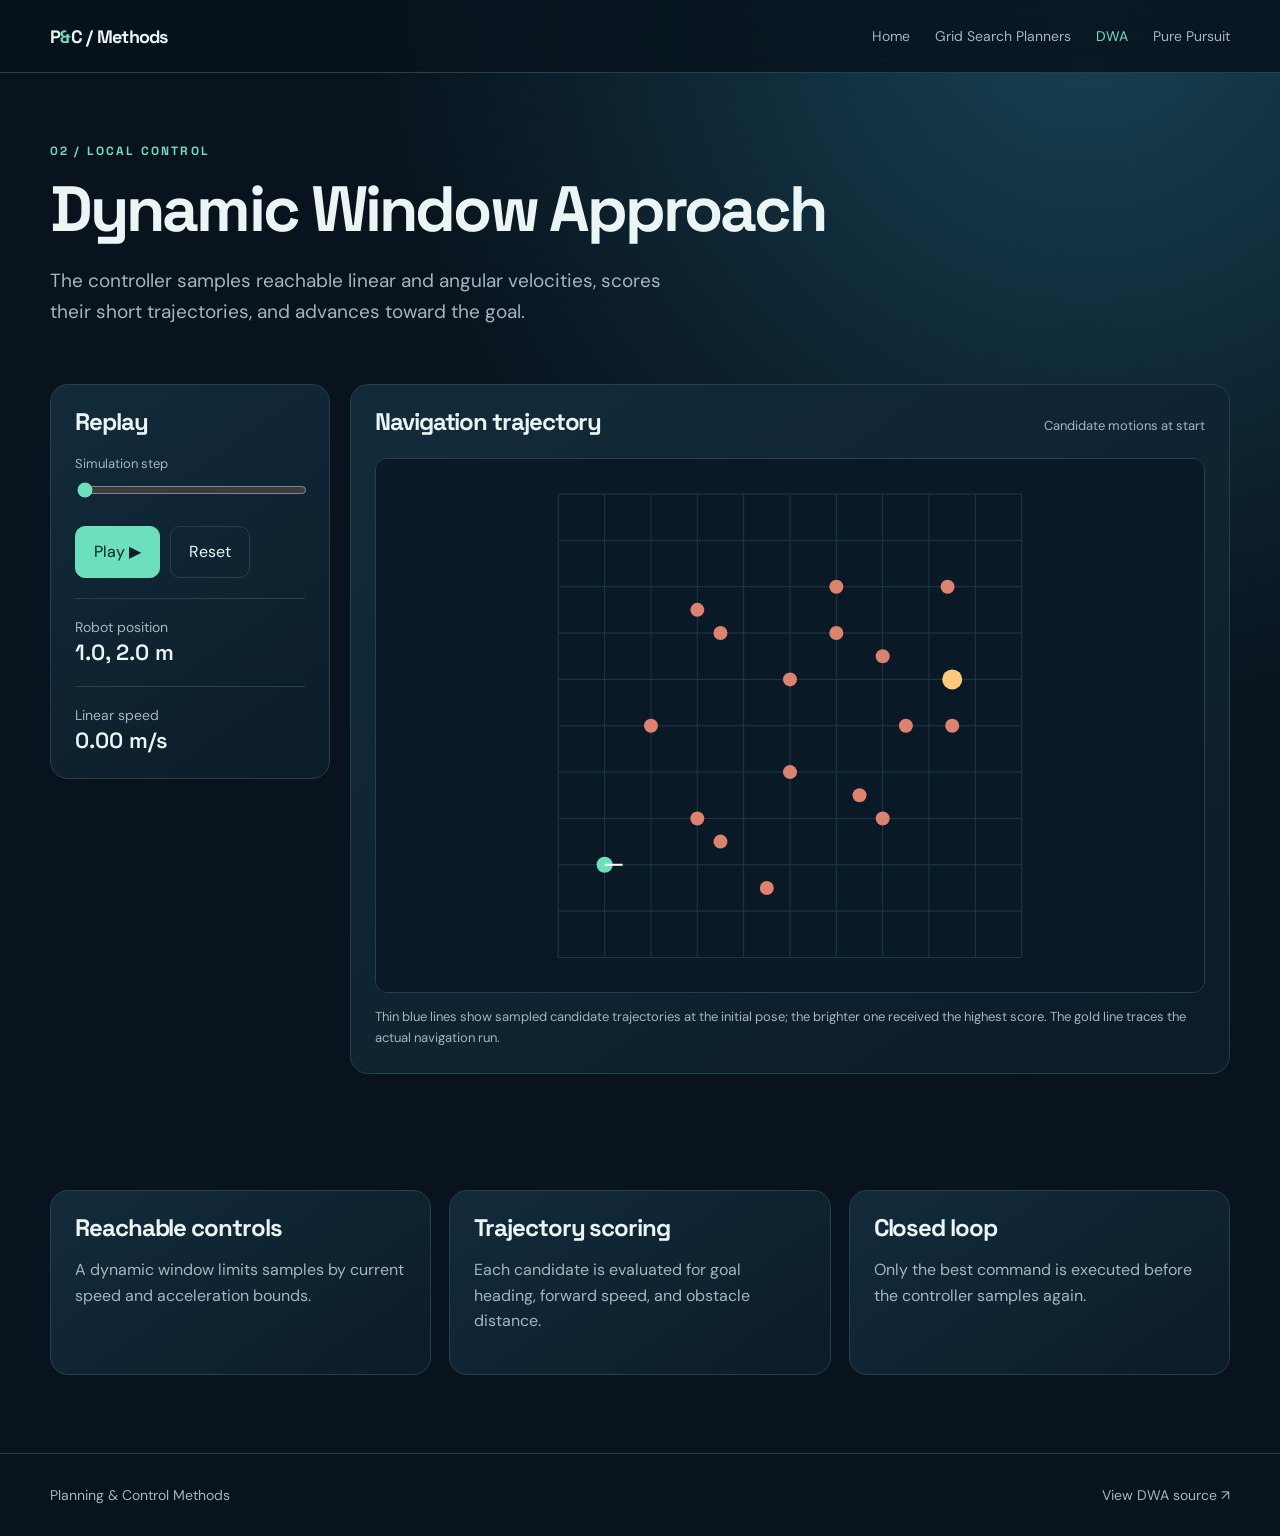
==== dwa.html @ f78bd90a "Create interactive planning and control site" ====
<!doctype html><html lang="en"><head><meta charset="utf-8"><meta name="viewport" content="width=device-width,initial-scale=1"><title>DWA · Planning & Control Methods</title><link rel="stylesheet" href="assets/style.css"></head><body data-demo="dwa"><header><div class="wrap topbar"><a class="brand" href="index.html">P<span>&</span>C / Methods</a><nav aria-label="Main navigation"><a href="index.html">Home</a><a href="grid-search.html">Grid Search Planners</a><a href="dwa.html" aria-current="page">DWA</a><a href="pure-pursuit.html">Pure Pursuit</a></nav></div></header><main><section class="wrap subhero"><div class="eyebrow">02 / Local control</div><h1>Dynamic Window Approach</h1><p class="lead">The controller samples reachable linear and angular velocities, scores their short trajectories, and advances toward the goal.</p></section><section class="wrap demo"><div class="panel controls"><h3>Replay</h3><label for="progress">Simulation step</label><input id="progress" type="range" min="0" value="0"><div class="control-row"><button id="play" class="button">Play ▶</button><button id="reset" class="button secondary">Reset</button></div><div class="metric">Robot position<strong id="position">—</strong></div><div class="metric">Linear speed<strong id="speed">—</strong></div></div><div class="panel"><div class="plot-header"><h3>Navigation trajectory</h3><p>Candidate motions at start</p></div><div class="canvas-wrap"><canvas id="plot" aria-label="DWA robot path, obstacles, and candidate trajectories" role="img"></canvas></div><p class="caption">Thin blue lines show sampled candidate trajectories at the initial pose; the brighter one received the highest score. The gold line traces the actual navigation run.</p></div></section><section class="wrap section"><div class="info-grid"><div class="panel"><h3>Reachable controls</h3><p>A dynamic window limits samples by current speed and acceleration bounds.</p></div><div class="panel"><h3>Trajectory scoring</h3><p>Each candidate is evaluated for goal heading, forward speed, and obstacle distance.</p></div><div class="panel"><h3>Closed loop</h3><p>Only the best command is executed before the controller samples again.</p></div></div></section></main><footer><div class="wrap"><span>Planning & Control Methods</span><a href="https://github.com/SESASR-Course/planning_control_methods/tree/main/Controllers/DWA">View DWA source ↗</a></div></footer><script src="assets/demo.js" defer></script></body></html>
---- assets/style.css ----
@import url('https://fonts.googleapis.com/css2?family=DM+Sans:wght@400;500;600;700&family=Space+Grotesk:wght@400;500;600;700&display=swap');
:root{color-scheme:dark;--bg:#08131d;--panel:#102230;--line:#254051;--text:#eaf5f4;--muted:#a3b6bd;--mint:#6ce0bd;--gold:#ffca79;--blue:#80b4ff}*{box-sizing:border-box}html{scroll-behavior:smooth}body{margin:0;background:radial-gradient(circle at 85% 0,#174254 0,transparent 38%),var(--bg);color:var(--text);font:16px/1.6 'DM Sans',sans-serif}a{color:inherit;text-decoration:none}a:hover{color:var(--mint)}.wrap{width:min(1180px,calc(100% - 40px));margin:auto}header{border-bottom:1px solid var(--line);background:#08131ddd;position:sticky;top:0;z-index:5;backdrop-filter:blur(14px)}.topbar{min-height:72px;display:flex;align-items:center;justify-content:space-between;gap:24px}.brand{font:700 18px 'Space Grotesk',sans-serif;letter-spacing:-.04em}.brand span{color:var(--mint)}nav{display:flex;gap:25px;flex-wrap:wrap}nav a{font-size:14px;color:var(--muted)}nav a[aria-current=page]{color:var(--mint)}.hero{padding:92px 0 64px;display:grid;grid-template-columns:1.1fr .9fr;align-items:center;gap:50px}.eyebrow{color:var(--mint);font:700 12px 'Space Grotesk',sans-serif;letter-spacing:.18em;text-transform:uppercase}h1,h2,h3{font-family:'Space Grotesk',sans-serif;line-height:1.1;letter-spacing:-.045em}h1{font-size:clamp(44px,6vw,82px);margin:15px 0 22px}h2{font-size:clamp(30px,3.5vw,46px);margin:0 0 16px}h3{font-size:24px;margin:0 0 10px}.lead{font-size:19px;color:var(--muted);max-width:650px}.actions{display:flex;gap:12px;flex-wrap:wrap;margin-top:30px}.button{display:inline-block;background:var(--mint);color:#06202a;border:1px solid var(--mint);border-radius:10px;padding:12px 18px;font-weight:700}.button:hover{color:#06202a;background:#a2f2d8}.button.secondary{background:transparent;color:var(--text);border-color:var(--line)}.button.secondary:hover{color:var(--mint);border-color:var(--mint)}.hero-art{min-height:360px;border:1px solid var(--line);border-radius:22px;background:linear-gradient(145deg,#143d4d,#0d1f2d);position:relative;overflow:hidden;box-shadow:0 35px 90px #0005}.hero-art:before{content:'';position:absolute;inset:0;background-image:linear-gradient(#ffffff10 1px,transparent 1px),linear-gradient(90deg,#ffffff10 1px,transparent 1px);background-size:34px 34px;mask-image:linear-gradient(130deg,#000,transparent)}.hero-art svg{width:100%;height:100%;position:absolute;inset:0}.section{padding:48px 0 78px}.section-intro{max-width:650px;color:var(--muted);margin:0 0 32px}.cards{display:grid;grid-template-columns:repeat(3,1fr);gap:18px}.card,.panel{background:linear-gradient(145deg,#122b3a,#0c1c29);border:1px solid var(--line);border-radius:18px}.card{padding:28px;min-height:270px;display:flex;flex-direction:column}.card:hover{border-color:var(--mint);transform:translateY(-3px);transition:.2s}.card .number{font:700 13px 'Space Grotesk',sans-serif;color:var(--mint);margin-bottom:30px}.card p{color:var(--muted);margin:0}.card .arrow{margin-top:auto;padding-top:20px;color:var(--mint)}.subhero{padding:70px 0 38px}.subhero h1{font-size:clamp(40px,5vw,64px)}.demo{display:grid;grid-template-columns:280px 1fr;gap:20px;align-items:start;padding-bottom:68px}.panel{padding:24px}.controls label{display:block;color:var(--muted);font-size:13px;margin:18px 0 6px}.controls select,.controls input[type=range]{width:100%}.controls select{background:#081925;color:var(--text);border:1px solid var(--line);padding:11px;border-radius:8px;font:inherit}.controls input{accent-color:var(--mint)}.control-row{display:flex;gap:10px;align-items:center;margin-top:20px}.control-row button{cursor:pointer;font:inherit}.metric{border-top:1px solid var(--line);padding-top:17px;margin-top:20px;color:var(--muted);font-size:14px}.metric strong{display:block;color:var(--text);font:600 22px 'Space Grotesk',sans-serif}.plot-header{display:flex;justify-content:space-between;gap:12px;align-items:baseline;margin-bottom:12px}.plot-header p{color:var(--muted);font-size:13px;margin:0}.canvas-wrap{width:100%;aspect-ratio:1.55;background:#091a26;border:1px solid #244154;border-radius:12px;overflow:hidden}canvas{display:block;width:100%;height:100%}.caption{color:var(--muted);font-size:13px;margin:14px 0 0}.info-grid{display:grid;grid-template-columns:repeat(3,1fr);gap:18px}.info-grid .panel p{color:var(--muted)}footer{border-top:1px solid var(--line);padding:30px 0;color:var(--muted);font-size:14px}footer .wrap{display:flex;justify-content:space-between;gap:20px;flex-wrap:wrap}@media(max-width:850px){.hero,.demo{grid-template-columns:1fr}.hero{padding-top:55px}.hero-art{min-height:280px}.cards,.info-grid{grid-template-columns:1fr}.topbar{align-items:flex-start;padding:16px 0;flex-direction:column;gap:10px}nav{gap:14px}}
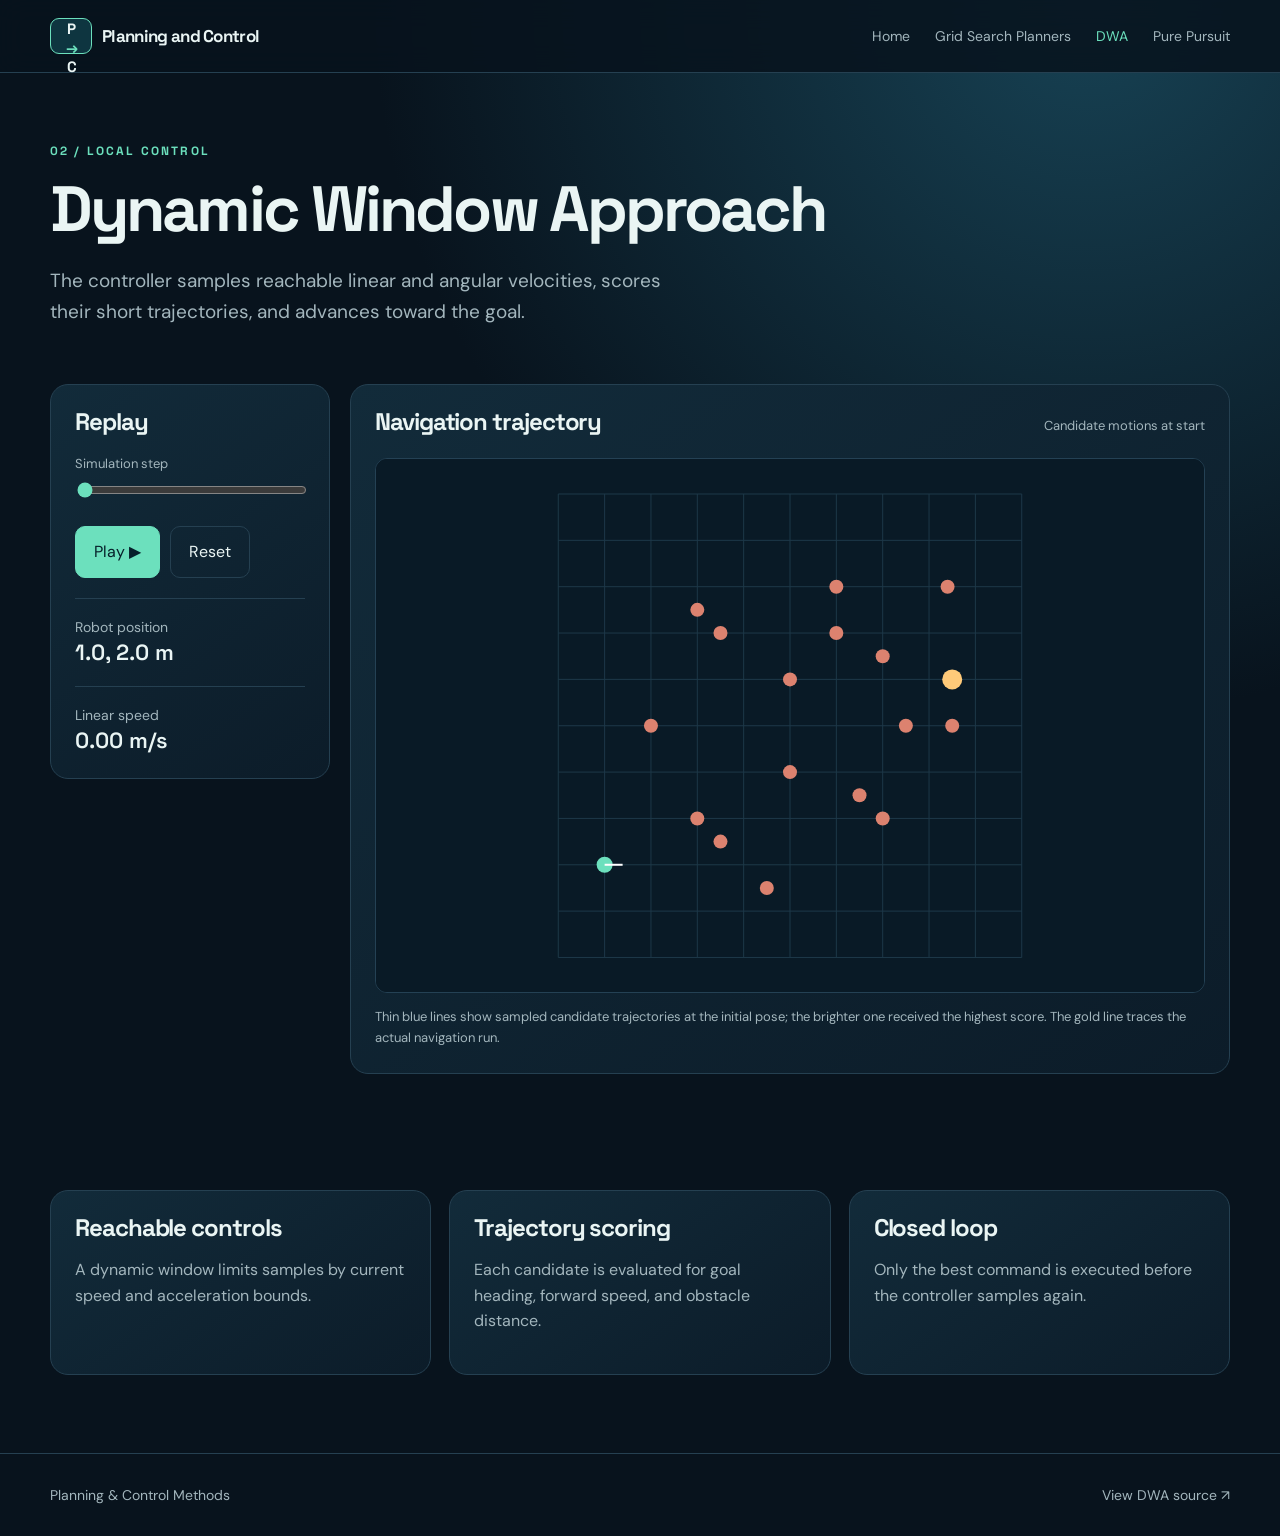
==== commit eaff240d: "improved home page and planners" ====
--- a/dwa.html
+++ b/dwa.html
@@ -1 +1 @@
-<!doctype html><html lang="en"><head><meta charset="utf-8"><meta name="viewport" content="width=device-width,initial-scale=1"><title>DWA · Planning & Control Methods</title><link rel="stylesheet" href="assets/style.css"></head><body data-demo="dwa"><header><div class="wrap topbar"><a class="brand" href="index.html">P<span>&</span>C / Methods</a><nav aria-label="Main navigation"><a href="index.html">Home</a><a href="grid-search.html">Grid Search Planners</a><a href="dwa.html" aria-current="page">DWA</a><a href="pure-pursuit.html">Pure Pursuit</a></nav></div></header><main><section class="wrap subhero"><div class="eyebrow">02 / Local control</div><h1>Dynamic Window Approach</h1><p class="lead">The controller samples reachable linear and angular velocities, scores their short trajectories, and advances toward the goal.</p></section><section class="wrap demo"><div class="panel controls"><h3>Replay</h3><label for="progress">Simulation step</label><input id="progress" type="range" min="0" value="0"><div class="control-row"><button id="play" class="button">Play ▶</button><button id="reset" class="button secondary">Reset</button></div><div class="metric">Robot position<strong id="position">—</strong></div><div class="metric">Linear speed<strong id="speed">—</strong></div></div><div class="panel"><div class="plot-header"><h3>Navigation trajectory</h3><p>Candidate motions at start</p></div><div class="canvas-wrap"><canvas id="plot" aria-label="DWA robot path, obstacles, and candidate trajectories" role="img"></canvas></div><p class="caption">Thin blue lines show sampled candidate trajectories at the initial pose; the brighter one received the highest score. The gold line traces the actual navigation run.</p></div></section><section class="wrap section"><div class="info-grid"><div class="panel"><h3>Reachable controls</h3><p>A dynamic window limits samples by current speed and acceleration bounds.</p></div><div class="panel"><h3>Trajectory scoring</h3><p>Each candidate is evaluated for goal heading, forward speed, and obstacle distance.</p></div><div class="panel"><h3>Closed loop</h3><p>Only the best command is executed before the controller samples again.</p></div></div></section></main><footer><div class="wrap"><span>Planning & Control Methods</span><a href="https://github.com/SESASR-Course/planning_control_methods/tree/main/Controllers/DWA">View DWA source ↗</a></div></footer><script src="assets/demo.js" defer></script></body></html>
+<!doctype html><html lang="en"><head><meta charset="utf-8"><meta name="viewport" content="width=device-width,initial-scale=1"><title>DWA · Planning & Control Methods</title><link rel="stylesheet" href="assets/style.css"></head><body data-demo="dwa"><header><div class="wrap topbar"><a class="brand" href="index.html"><span class="brand-mark" aria-hidden="true">P<span class="brand-route">→</span>C</span><span class="brand-text">Planning and Control</span></a><nav aria-label="Main navigation"><a href="index.html">Home</a><a href="grid-search.html">Grid Search Planners</a><a href="dwa.html" aria-current="page">DWA</a><a href="pure-pursuit.html">Pure Pursuit</a></nav></div></header><main><section class="wrap subhero"><div class="eyebrow">02 / Local control</div><h1>Dynamic Window Approach</h1><p class="lead">The controller samples reachable linear and angular velocities, scores their short trajectories, and advances toward the goal.</p></section><section class="wrap demo"><div class="panel controls"><h3>Replay</h3><label for="progress">Simulation step</label><input id="progress" type="range" min="0" value="0"><div class="control-row"><button id="play" class="button">Play ▶</button><button id="reset" class="button secondary">Reset</button></div><div class="metric">Robot position<strong id="position">—</strong></div><div class="metric">Linear speed<strong id="speed">—</strong></div></div><div class="panel"><div class="plot-header"><h3>Navigation trajectory</h3><p>Candidate motions at start</p></div><div class="canvas-wrap"><canvas id="plot" aria-label="DWA robot path, obstacles, and candidate trajectories" role="img"></canvas></div><p class="caption">Thin blue lines show sampled candidate trajectories at the initial pose; the brighter one received the highest score. The gold line traces the actual navigation run.</p></div></section><section class="wrap section"><div class="info-grid"><div class="panel"><h3>Reachable controls</h3><p>A dynamic window limits samples by current speed and acceleration bounds.</p></div><div class="panel"><h3>Trajectory scoring</h3><p>Each candidate is evaluated for goal heading, forward speed, and obstacle distance.</p></div><div class="panel"><h3>Closed loop</h3><p>Only the best command is executed before the controller samples again.</p></div></div></section></main><footer><div class="wrap"><span>Planning & Control Methods</span><a href="https://github.com/SESASR-Course/planning_control_methods/tree/main/Controllers/DWA">View DWA source ↗</a></div></footer><script src="assets/demo.js" defer></script></body></html>
--- a/assets/style.css
+++ b/assets/style.css
@@ -1,2 +1,5 @@
 @import url('https://fonts.googleapis.com/css2?family=DM+Sans:wght@400;500;600;700&family=Space+Grotesk:wght@400;500;600;700&display=swap');
 :root{color-scheme:dark;--bg:#08131d;--panel:#102230;--line:#254051;--text:#eaf5f4;--muted:#a3b6bd;--mint:#6ce0bd;--gold:#ffca79;--blue:#80b4ff}*{box-sizing:border-box}html{scroll-behavior:smooth}body{margin:0;background:radial-gradient(circle at 85% 0,#174254 0,transparent 38%),var(--bg);color:var(--text);font:16px/1.6 'DM Sans',sans-serif}a{color:inherit;text-decoration:none}a:hover{color:var(--mint)}.wrap{width:min(1180px,calc(100% - 40px));margin:auto}header{border-bottom:1px solid var(--line);background:#08131ddd;position:sticky;top:0;z-index:5;backdrop-filter:blur(14px)}.topbar{min-height:72px;display:flex;align-items:center;justify-content:space-between;gap:24px}.brand{font:700 18px 'Space Grotesk',sans-serif;letter-spacing:-.04em}.brand span{color:var(--mint)}nav{display:flex;gap:25px;flex-wrap:wrap}nav a{font-size:14px;color:var(--muted)}nav a[aria-current=page]{color:var(--mint)}.hero{padding:92px 0 64px;display:grid;grid-template-columns:1.1fr .9fr;align-items:center;gap:50px}.eyebrow{color:var(--mint);font:700 12px 'Space Grotesk',sans-serif;letter-spacing:.18em;text-transform:uppercase}h1,h2,h3{font-family:'Space Grotesk',sans-serif;line-height:1.1;letter-spacing:-.045em}h1{font-size:clamp(44px,6vw,82px);margin:15px 0 22px}h2{font-size:clamp(30px,3.5vw,46px);margin:0 0 16px}h3{font-size:24px;margin:0 0 10px}.lead{font-size:19px;color:var(--muted);max-width:650px}.actions{display:flex;gap:12px;flex-wrap:wrap;margin-top:30px}.button{display:inline-block;background:var(--mint);color:#06202a;border:1px solid var(--mint);border-radius:10px;padding:12px 18px;font-weight:700}.button:hover{color:#06202a;background:#a2f2d8}.button.secondary{background:transparent;color:var(--text);border-color:var(--line)}.button.secondary:hover{color:var(--mint);border-color:var(--mint)}.hero-art{min-height:360px;border:1px solid var(--line);border-radius:22px;background:linear-gradient(145deg,#143d4d,#0d1f2d);position:relative;overflow:hidden;box-shadow:0 35px 90px #0005}.hero-art:before{content:'';position:absolute;inset:0;background-image:linear-gradient(#ffffff10 1px,transparent 1px),linear-gradient(90deg,#ffffff10 1px,transparent 1px);background-size:34px 34px;mask-image:linear-gradient(130deg,#000,transparent)}.hero-art svg{width:100%;height:100%;position:absolute;inset:0}.section{padding:48px 0 78px}.section-intro{max-width:650px;color:var(--muted);margin:0 0 32px}.cards{display:grid;grid-template-columns:repeat(3,1fr);gap:18px}.card,.panel{background:linear-gradient(145deg,#122b3a,#0c1c29);border:1px solid var(--line);border-radius:18px}.card{padding:28px;min-height:270px;display:flex;flex-direction:column}.card:hover{border-color:var(--mint);transform:translateY(-3px);transition:.2s}.card .number{font:700 13px 'Space Grotesk',sans-serif;color:var(--mint);margin-bottom:30px}.card p{color:var(--muted);margin:0}.card .arrow{margin-top:auto;padding-top:20px;color:var(--mint)}.subhero{padding:70px 0 38px}.subhero h1{font-size:clamp(40px,5vw,64px)}.demo{display:grid;grid-template-columns:280px 1fr;gap:20px;align-items:start;padding-bottom:68px}.panel{padding:24px}.controls label{display:block;color:var(--muted);font-size:13px;margin:18px 0 6px}.controls select,.controls input[type=range]{width:100%}.controls select{background:#081925;color:var(--text);border:1px solid var(--line);padding:11px;border-radius:8px;font:inherit}.controls input{accent-color:var(--mint)}.control-row{display:flex;gap:10px;align-items:center;margin-top:20px}.control-row button{cursor:pointer;font:inherit}.metric{border-top:1px solid var(--line);padding-top:17px;margin-top:20px;color:var(--muted);font-size:14px}.metric strong{display:block;color:var(--text);font:600 22px 'Space Grotesk',sans-serif}.plot-header{display:flex;justify-content:space-between;gap:12px;align-items:baseline;margin-bottom:12px}.plot-header p{color:var(--muted);font-size:13px;margin:0}.canvas-wrap{width:100%;aspect-ratio:1.55;background:#091a26;border:1px solid #244154;border-radius:12px;overflow:hidden}canvas{display:block;width:100%;height:100%}.caption{color:var(--muted);font-size:13px;margin:14px 0 0}.info-grid{display:grid;grid-template-columns:repeat(3,1fr);gap:18px}.info-grid .panel p{color:var(--muted)}footer{border-top:1px solid var(--line);padding:30px 0;color:var(--muted);font-size:14px}footer .wrap{display:flex;justify-content:space-between;gap:20px;flex-wrap:wrap}@media(max-width:850px){.hero,.demo{grid-template-columns:1fr}.hero{padding-top:55px}.hero-art{min-height:280px}.cards,.info-grid{grid-template-columns:1fr}.topbar{align-items:flex-start;padding:16px 0;flex-direction:column;gap:10px}nav{gap:14px}}
+
+.brand{display:inline-flex;align-items:center;gap:10px;white-space:nowrap}.brand-mark{display:inline-grid;place-items:center;min-width:42px;height:36px;padding:0 5px;border:1px solid var(--mint);border-radius:9px;background:#0e3540;color:var(--text);font-size:15px;letter-spacing:-.08em}.brand-route{color:var(--mint);margin:0 2px}.brand-text{font-size:17px;letter-spacing:-.04em}.brand-text span{color:var(--mint)}.cost-legend{display:flex;align-items:center;gap:10px;flex-wrap:wrap;margin-top:18px;font-size:12px;color:var(--muted)}.cost-gradient{display:block;flex:1 1 100px;min-width:100px;height:12px;border-radius:6px;background:linear-gradient(90deg,hsl(203 75% 92%),hsl(203 75% 40%))}.controls button.secondary{cursor:pointer}
+.brand .brand-mark,.brand .brand-text{color:var(--text)}.brand .brand-route{color:var(--mint)}
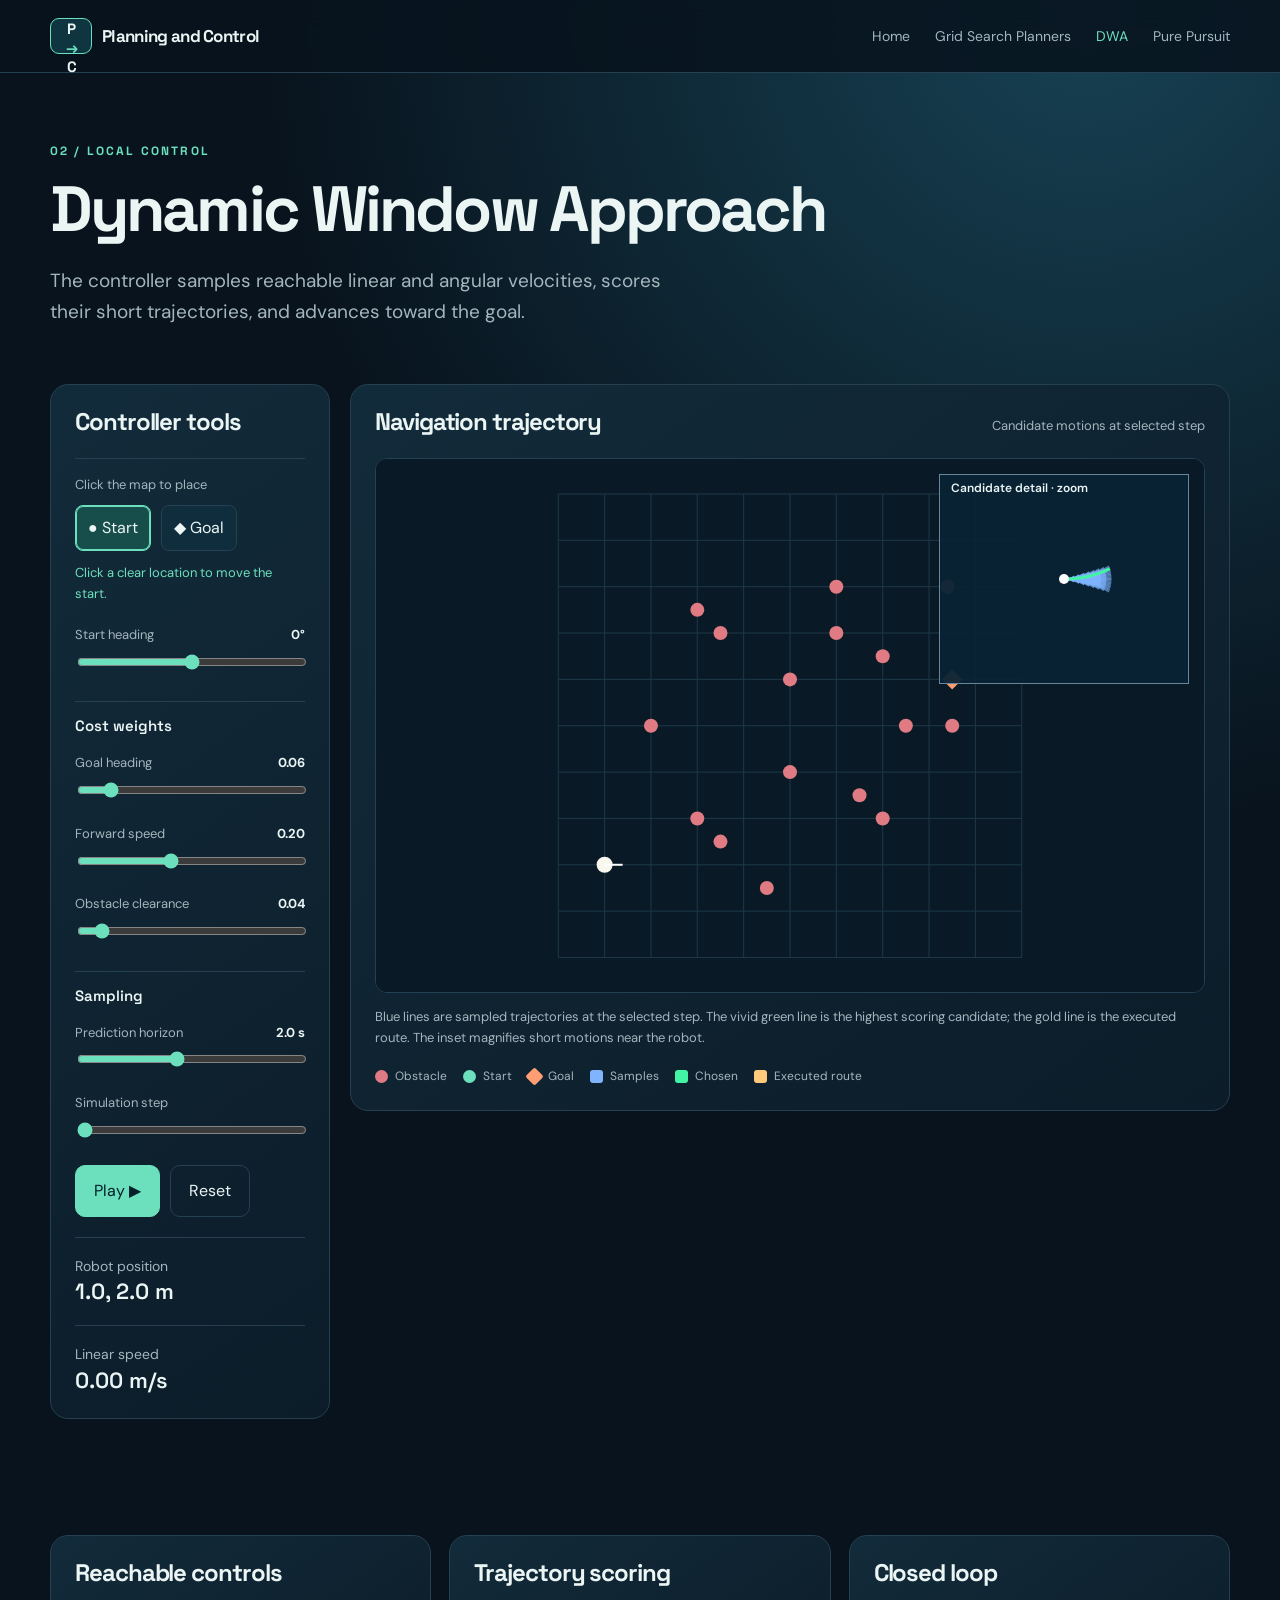
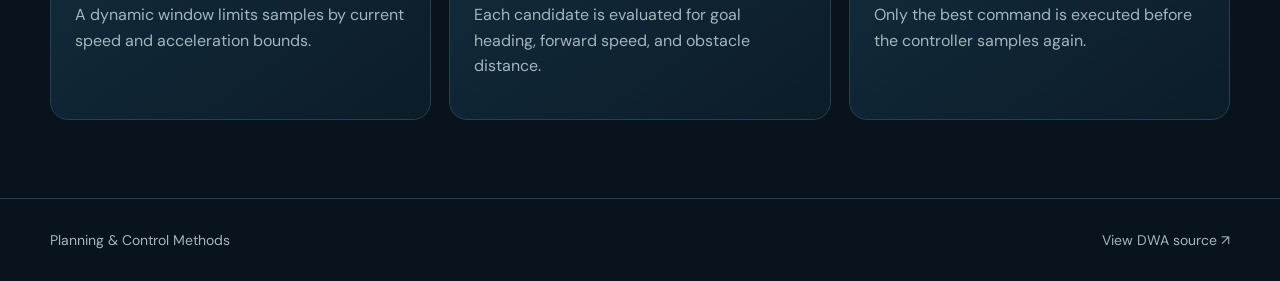
==== commit ed8c48e4: "planners and DWA goal interface" ====
--- a/dwa.html
+++ b/dwa.html
@@ -1 +1,14 @@
-<!doctype html><html lang="en"><head><meta charset="utf-8"><meta name="viewport" content="width=device-width,initial-scale=1"><title>DWA · Planning & Control Methods</title><link rel="stylesheet" href="assets/style.css"></head><body data-demo="dwa"><header><div class="wrap topbar"><a class="brand" href="index.html"><span class="brand-mark" aria-hidden="true">P<span class="brand-route">→</span>C</span><span class="brand-text">Planning and Control</span></a><nav aria-label="Main navigation"><a href="index.html">Home</a><a href="grid-search.html">Grid Search Planners</a><a href="dwa.html" aria-current="page">DWA</a><a href="pure-pursuit.html">Pure Pursuit</a></nav></div></header><main><section class="wrap subhero"><div class="eyebrow">02 / Local control</div><h1>Dynamic Window Approach</h1><p class="lead">The controller samples reachable linear and angular velocities, scores their short trajectories, and advances toward the goal.</p></section><section class="wrap demo"><div class="panel controls"><h3>Replay</h3><label for="progress">Simulation step</label><input id="progress" type="range" min="0" value="0"><div class="control-row"><button id="play" class="button">Play ▶</button><button id="reset" class="button secondary">Reset</button></div><div class="metric">Robot position<strong id="position">—</strong></div><div class="metric">Linear speed<strong id="speed">—</strong></div></div><div class="panel"><div class="plot-header"><h3>Navigation trajectory</h3><p>Candidate motions at start</p></div><div class="canvas-wrap"><canvas id="plot" aria-label="DWA robot path, obstacles, and candidate trajectories" role="img"></canvas></div><p class="caption">Thin blue lines show sampled candidate trajectories at the initial pose; the brighter one received the highest score. The gold line traces the actual navigation run.</p></div></section><section class="wrap section"><div class="info-grid"><div class="panel"><h3>Reachable controls</h3><p>A dynamic window limits samples by current speed and acceleration bounds.</p></div><div class="panel"><h3>Trajectory scoring</h3><p>Each candidate is evaluated for goal heading, forward speed, and obstacle distance.</p></div><div class="panel"><h3>Closed loop</h3><p>Only the best command is executed before the controller samples again.</p></div></div></section></main><footer><div class="wrap"><span>Planning & Control Methods</span><a href="https://github.com/SESASR-Course/planning_control_methods/tree/main/Controllers/DWA">View DWA source ↗</a></div></footer><script src="assets/demo.js" defer></script></body></html>
+<!doctype html><html lang="en"><head><meta charset="utf-8"><meta name="viewport" content="width=device-width,initial-scale=1"><title>DWA · Planning & Control Methods</title><link rel="stylesheet" href="assets/style.css"></head><body data-demo="dwa"><header><div class="wrap topbar"><a class="brand" href="index.html"><span class="brand-mark" aria-hidden="true">P<span class="brand-route">→</span>C</span><span class="brand-text">Planning and Control</span></a><nav aria-label="Main navigation"><a href="index.html">Home</a><a href="grid-search.html">Grid Search Planners</a><a href="dwa.html" aria-current="page">DWA</a><a href="pure-pursuit.html">Pure Pursuit</a></nav></div></header><main><section class="wrap subhero"><div class="eyebrow">02 / Local control</div><h1>Dynamic Window Approach</h1><p class="lead">The controller samples reachable linear and angular velocities, scores their short trajectories, and advances toward the goal.</p></section><section class="wrap demo">
+<aside class="panel controls"><h3>Controller tools</h3>
+<div class="point-picker" role="group" aria-label="Choose point to place"><span>Click the map to place</span><div class="control-row"><button id="set-start" class="pick-button active" type="button" aria-pressed="true">● Start</button><button id="set-goal" class="pick-button" type="button" aria-pressed="false">◆ Goal</button></div></div>
+<p id="dwa-status" class="interaction-status" role="status">Select a point, then click a clear location.</p>
+<label for="heading">Start heading <output id="heading-value" for="heading">0°</output></label><input id="heading" type="range" min="-180" max="180" step="5" value="0">
+<h4>Cost weights</h4><label for="weight-heading">Goal heading <output id="weight-heading-value" for="weight-heading">0.06</output></label><input id="weight-heading" type="range" min="0" max="0.5" step="0.01" value="0.06">
+<label for="weight-velocity">Forward speed <output id="weight-velocity-value" for="weight-velocity">0.20</output></label><input id="weight-velocity" type="range" min="0" max="0.5" step="0.01" value="0.20">
+<label for="weight-obstacle">Obstacle clearance <output id="weight-obstacle-value" for="weight-obstacle">0.04</output></label><input id="weight-obstacle" type="range" min="0" max="0.5" step="0.01" value="0.04">
+<h4>Sampling</h4><label for="sim-time">Prediction horizon <output id="sim-time-value" for="sim-time">2.0 s</output></label><input id="sim-time" type="range" min="0.5" max="4" step="0.5" value="2">
+<label for="progress">Simulation step</label><input id="progress" type="range" min="0" value="0"><div class="control-row"><button id="play" class="button" type="button">Play ▶</button><button id="reset" class="button secondary" type="button">Reset</button></div>
+<div class="metric">Robot position<strong id="position">—</strong></div><div class="metric">Linear speed<strong id="speed">—</strong></div></aside>
+<div class="panel"><div class="plot-header"><h3>Navigation trajectory</h3><p>Candidate motions at selected step</p></div><div class="canvas-wrap"><canvas id="plot" aria-label="Clickable DWA map with robot path, obstacles, candidates, and chosen trajectory" role="img"></canvas></div>
+<p class="caption">Blue lines are sampled trajectories at the selected step. The vivid green line is the highest scoring candidate; the gold line is the executed route. The inset magnifies short motions near the robot.</p>
+<div class="plot-legend" aria-label="DWA plot legend"><span><i class="swatch dwa-obstacle"></i>Obstacle</span><span><i class="swatch start"></i>Start</span><span><i class="swatch goal"></i>Goal</span><span><i class="swatch candidate"></i>Samples</span><span><i class="swatch chosen"></i>Chosen</span><span><i class="swatch route"></i>Executed route</span></div></div></section><section class="wrap section"><div class="info-grid"><div class="panel"><h3>Reachable controls</h3><p>A dynamic window limits samples by current speed and acceleration bounds.</p></div><div class="panel"><h3>Trajectory scoring</h3><p>Each candidate is evaluated for goal heading, forward speed, and obstacle distance.</p></div><div class="panel"><h3>Closed loop</h3><p>Only the best command is executed before the controller samples again.</p></div></div></section></main><footer><div class="wrap"><span>Planning & Control Methods</span><a href="https://github.com/SESASR-Course/planning_control_methods/tree/main/Controllers/DWA">View DWA source ↗</a></div></footer><script src="assets/dwa-model.js" defer></script><script src="assets/demo.js" defer></script></body></html>
--- a/assets/style.css
+++ b/assets/style.css
@@ -3,3 +3,4 @@
 
 .brand{display:inline-flex;align-items:center;gap:10px;white-space:nowrap}.brand-mark{display:inline-grid;place-items:center;min-width:42px;height:36px;padding:0 5px;border:1px solid var(--mint);border-radius:9px;background:#0e3540;color:var(--text);font-size:15px;letter-spacing:-.08em}.brand-route{color:var(--mint);margin:0 2px}.brand-text{font-size:17px;letter-spacing:-.04em}.brand-text span{color:var(--mint)}.cost-legend{display:flex;align-items:center;gap:10px;flex-wrap:wrap;margin-top:18px;font-size:12px;color:var(--muted)}.cost-gradient{display:block;flex:1 1 100px;min-width:100px;height:12px;border-radius:6px;background:linear-gradient(90deg,hsl(203 75% 92%),hsl(203 75% 40%))}.controls button.secondary{cursor:pointer}
 .brand .brand-mark,.brand .brand-text{color:var(--text)}.brand .brand-route{color:var(--mint)}
+body[data-demo="grid"] canvas,body[data-demo="dwa"] canvas{cursor:crosshair}.point-picker{border-top:1px solid var(--line);margin-top:22px;padding-top:16px}.point-picker>span{display:block;color:var(--muted);font-size:13px}.point-picker .control-row{margin-top:10px}.pick-button{background:#102d3d;color:var(--text);border:1px solid var(--line);border-radius:8px;padding:9px 12px;cursor:pointer;font:600 13px 'DM Sans',sans-serif}.pick-button.active{border-color:var(--mint);box-shadow:0 0 0 1px var(--mint) inset;background:#174d4b}.interaction-status{min-height:44px;margin:12px 0 0;color:var(--mint);font-size:13px}.controls h4{font:600 15px 'Space Grotesk',sans-serif;margin:24px 0 10px;padding-top:14px;border-top:1px solid var(--line)}.controls label output{float:right;color:var(--text);font-weight:700}.controls input[type=range]{cursor:pointer}.controls button:disabled{opacity:.45;cursor:not-allowed}.plot-legend{display:flex;align-items:center;flex-wrap:wrap;gap:8px 16px;margin-top:18px;color:var(--muted);font-size:12px}.plot-legend>span{display:inline-flex;align-items:center;gap:7px}.swatch{display:inline-block;width:13px;height:13px;border-radius:3px;background:#fff}.swatch.occupied{background:#934a83}.swatch.start{background:#6ce0bd;border-radius:50%}.swatch.goal{background:#ff9e72;transform:rotate(45deg);border-radius:2px}.swatch.route{background:#ffca79}.swatch.robot{background:#103e49;border:1px solid #6ce0bd;border-radius:50%}.swatch.dwa-obstacle{background:#e17b83;border-radius:50%}.swatch.candidate{background:#80b4ff}.swatch.chosen{background:#42f5a4}.cost-legend{margin-top:13px}
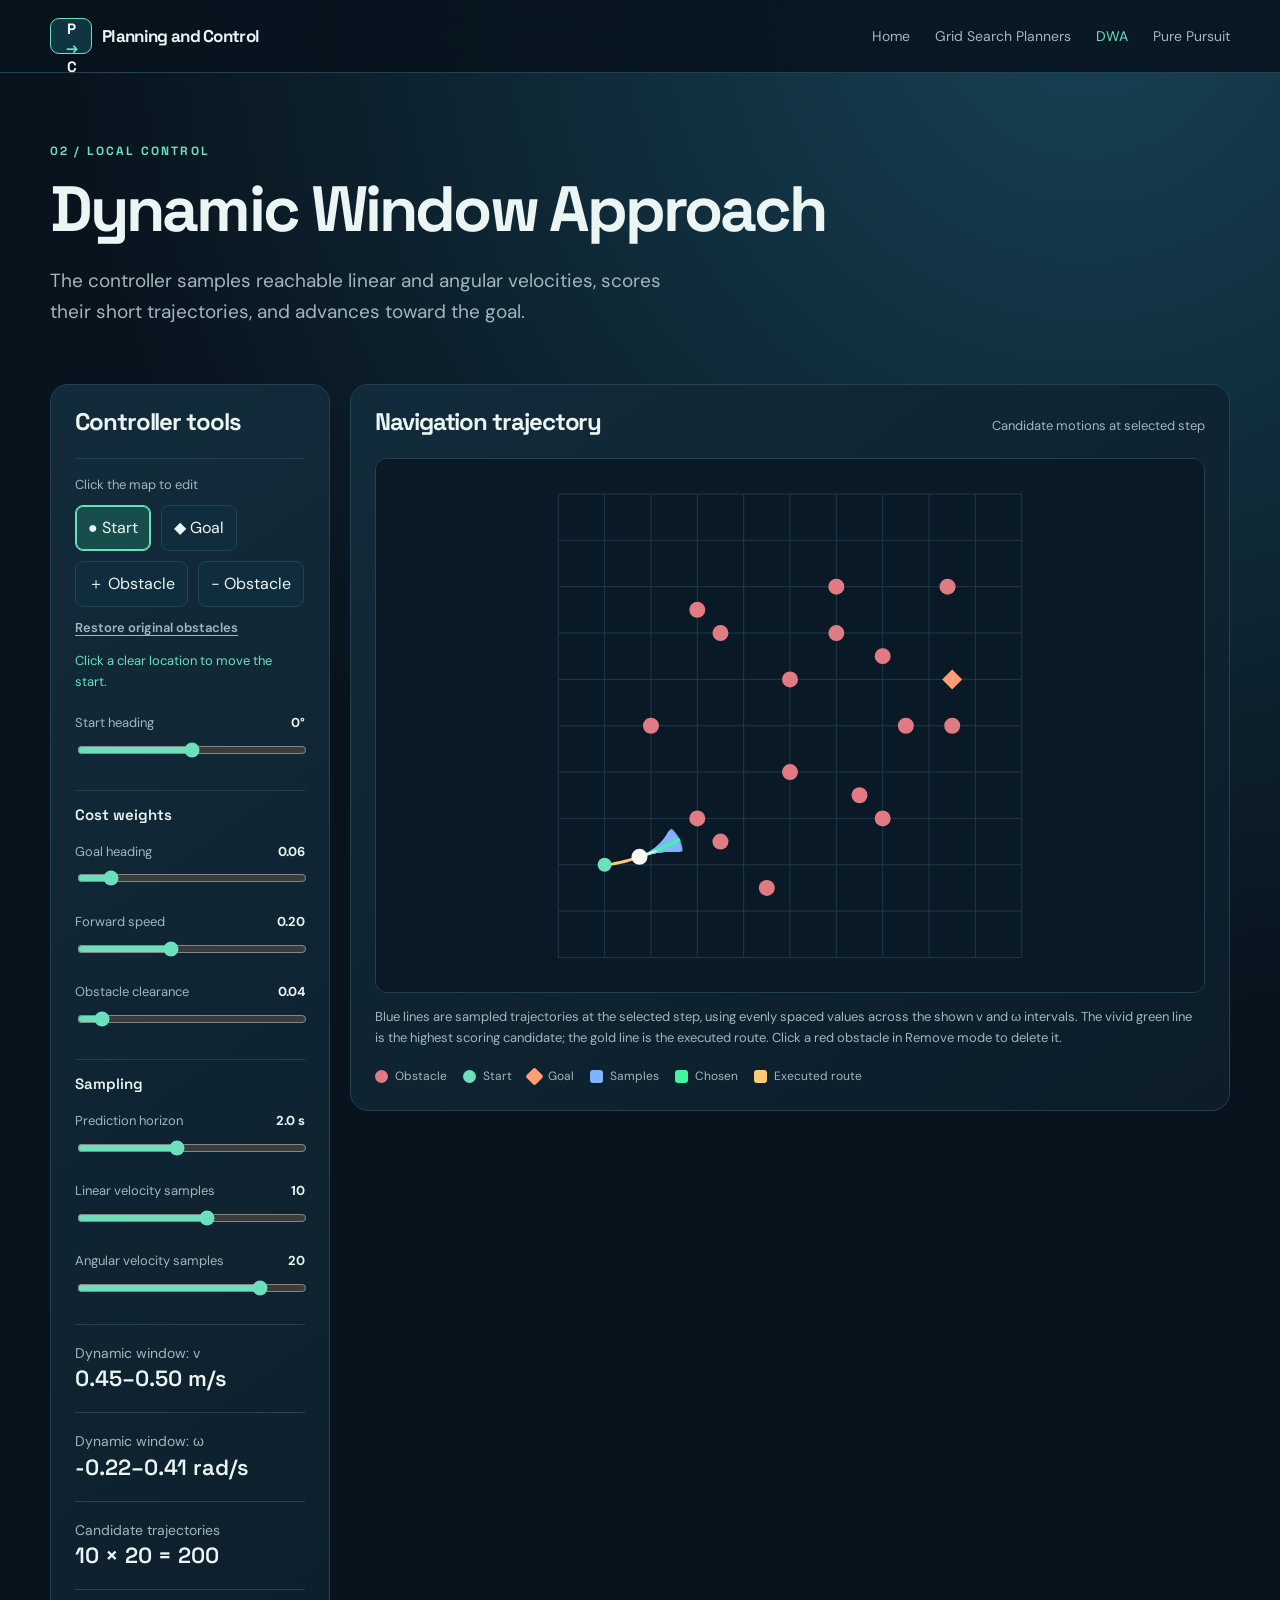
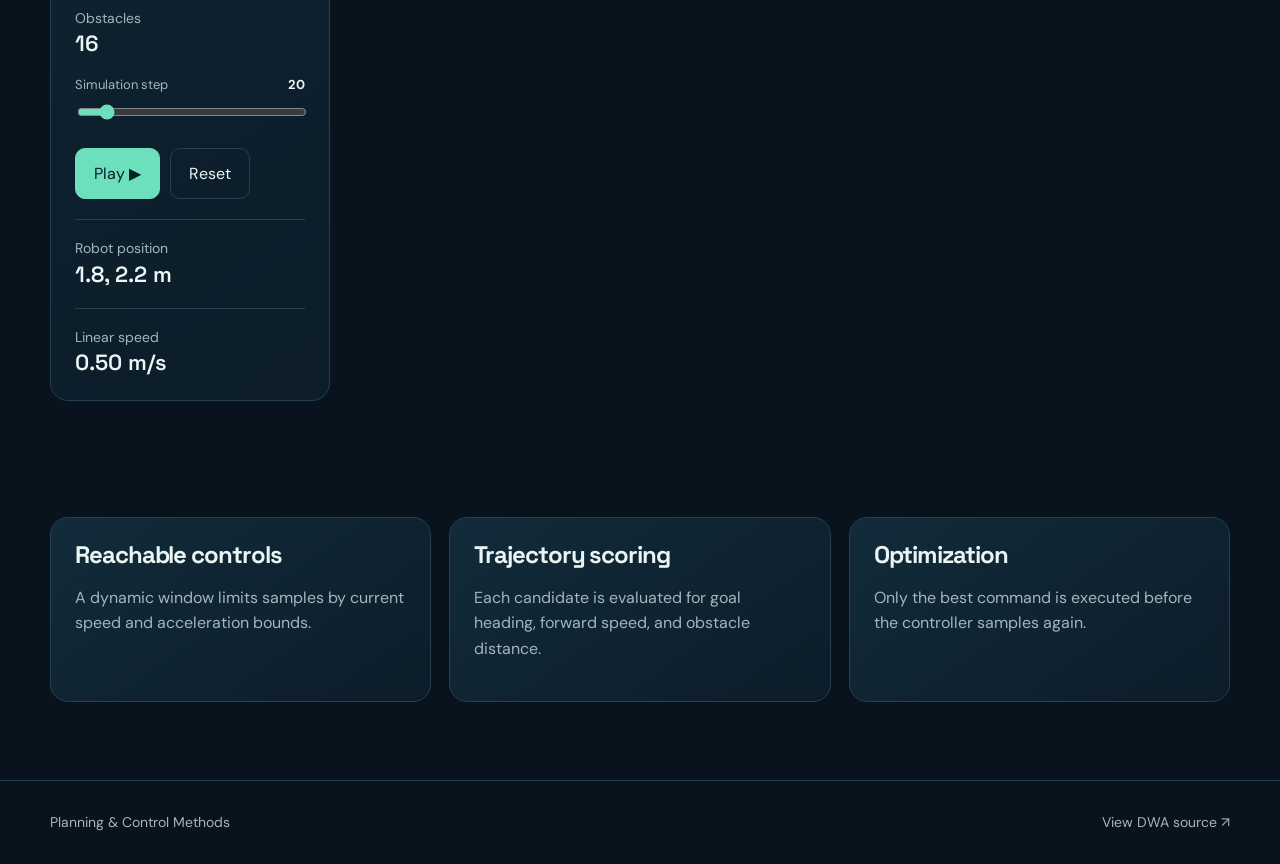
==== commit 9dcbcb8b: "plot dwa and planners" ====
--- a/dwa.html
+++ b/dwa.html
@@ -1,14 +1,17 @@
 <!doctype html><html lang="en"><head><meta charset="utf-8"><meta name="viewport" content="width=device-width,initial-scale=1"><title>DWA · Planning & Control Methods</title><link rel="stylesheet" href="assets/style.css"></head><body data-demo="dwa"><header><div class="wrap topbar"><a class="brand" href="index.html"><span class="brand-mark" aria-hidden="true">P<span class="brand-route">→</span>C</span><span class="brand-text">Planning and Control</span></a><nav aria-label="Main navigation"><a href="index.html">Home</a><a href="grid-search.html">Grid Search Planners</a><a href="dwa.html" aria-current="page">DWA</a><a href="pure-pursuit.html">Pure Pursuit</a></nav></div></header><main><section class="wrap subhero"><div class="eyebrow">02 / Local control</div><h1>Dynamic Window Approach</h1><p class="lead">The controller samples reachable linear and angular velocities, scores their short trajectories, and advances toward the goal.</p></section><section class="wrap demo">
 <aside class="panel controls"><h3>Controller tools</h3>
-<div class="point-picker" role="group" aria-label="Choose point to place"><span>Click the map to place</span><div class="control-row"><button id="set-start" class="pick-button active" type="button" aria-pressed="true">● Start</button><button id="set-goal" class="pick-button" type="button" aria-pressed="false">◆ Goal</button></div></div>
+<div class="point-picker" role="group" aria-label="Choose map editing mode"><span>Click the map to edit</span><div class="control-row"><button id="set-start" class="pick-button active" type="button" aria-pressed="true">● Start</button><button id="set-goal" class="pick-button" type="button" aria-pressed="false">◆ Goal</button><button id="add-obstacle" class="pick-button obstacle" type="button" aria-pressed="false">＋ Obstacle</button><button id="remove-obstacle" class="pick-button obstacle" type="button" aria-pressed="false">− Obstacle</button></div><button id="restore-obstacles" class="text-button" type="button">Restore original obstacles</button></div>
 <p id="dwa-status" class="interaction-status" role="status">Select a point, then click a clear location.</p>
 <label for="heading">Start heading <output id="heading-value" for="heading">0°</output></label><input id="heading" type="range" min="-180" max="180" step="5" value="0">
 <h4>Cost weights</h4><label for="weight-heading">Goal heading <output id="weight-heading-value" for="weight-heading">0.06</output></label><input id="weight-heading" type="range" min="0" max="0.5" step="0.01" value="0.06">
 <label for="weight-velocity">Forward speed <output id="weight-velocity-value" for="weight-velocity">0.20</output></label><input id="weight-velocity" type="range" min="0" max="0.5" step="0.01" value="0.20">
 <label for="weight-obstacle">Obstacle clearance <output id="weight-obstacle-value" for="weight-obstacle">0.04</output></label><input id="weight-obstacle" type="range" min="0" max="0.5" step="0.01" value="0.04">
 <h4>Sampling</h4><label for="sim-time">Prediction horizon <output id="sim-time-value" for="sim-time">2.0 s</output></label><input id="sim-time" type="range" min="0.5" max="4" step="0.5" value="2">
-<label for="progress">Simulation step</label><input id="progress" type="range" min="0" value="0"><div class="control-row"><button id="play" class="button" type="button">Play ▶</button><button id="reset" class="button secondary" type="button">Reset</button></div>
+<label for="v-samples">Linear velocity samples <output id="v-samples-value" for="v-samples">10</output></label><input id="v-samples" type="range" min="2" max="16" step="1" value="10">
+<label for="w-samples">Angular velocity samples <output id="w-samples-value" for="w-samples">20</output></label><input id="w-samples" type="range" min="2" max="24" step="1" value="20">
+<div class="metric">Dynamic window: v<strong id="v-window">—</strong></div><div class="metric">Dynamic window: ω<strong id="w-window">—</strong></div><div class="metric">Candidate trajectories<strong id="candidate-count">—</strong></div><div class="metric">Obstacles<strong id="obstacle-count">—</strong></div>
+<label for="progress">Simulation step <output id="step-value" for="progress">20</output></label><input id="progress" type="range" min="0" value="20"><div class="control-row"><button id="play" class="button" type="button">Play ▶</button><button id="reset" class="button secondary" type="button">Reset</button></div>
 <div class="metric">Robot position<strong id="position">—</strong></div><div class="metric">Linear speed<strong id="speed">—</strong></div></aside>
 <div class="panel"><div class="plot-header"><h3>Navigation trajectory</h3><p>Candidate motions at selected step</p></div><div class="canvas-wrap"><canvas id="plot" aria-label="Clickable DWA map with robot path, obstacles, candidates, and chosen trajectory" role="img"></canvas></div>
-<p class="caption">Blue lines are sampled trajectories at the selected step. The vivid green line is the highest scoring candidate; the gold line is the executed route. The inset magnifies short motions near the robot.</p>
-<div class="plot-legend" aria-label="DWA plot legend"><span><i class="swatch dwa-obstacle"></i>Obstacle</span><span><i class="swatch start"></i>Start</span><span><i class="swatch goal"></i>Goal</span><span><i class="swatch candidate"></i>Samples</span><span><i class="swatch chosen"></i>Chosen</span><span><i class="swatch route"></i>Executed route</span></div></div></section><section class="wrap section"><div class="info-grid"><div class="panel"><h3>Reachable controls</h3><p>A dynamic window limits samples by current speed and acceleration bounds.</p></div><div class="panel"><h3>Trajectory scoring</h3><p>Each candidate is evaluated for goal heading, forward speed, and obstacle distance.</p></div><div class="panel"><h3>Closed loop</h3><p>Only the best command is executed before the controller samples again.</p></div></div></section></main><footer><div class="wrap"><span>Planning & Control Methods</span><a href="https://github.com/SESASR-Course/planning_control_methods/tree/main/Controllers/DWA">View DWA source ↗</a></div></footer><script src="assets/dwa-model.js" defer></script><script src="assets/demo.js" defer></script></body></html>
+<p class="caption">Blue lines are sampled trajectories at the selected step, using evenly spaced values across the shown v and ω intervals. The vivid green line is the highest scoring candidate; the gold line is the executed route. Click a red obstacle in Remove mode to delete it.</p>
+<div class="plot-legend" aria-label="DWA plot legend"><span><i class="swatch dwa-obstacle"></i>Obstacle</span><span><i class="swatch start"></i>Start</span><span><i class="swatch goal"></i>Goal</span><span><i class="swatch candidate"></i>Samples</span><span><i class="swatch chosen"></i>Chosen</span><span><i class="swatch route"></i>Executed route</span></div></div></section><section class="wrap section"><div class="info-grid"><div class="panel"><h3>Reachable controls</h3><p>A dynamic window limits samples by current speed and acceleration bounds.</p></div><div class="panel"><h3>Trajectory scoring</h3><p>Each candidate is evaluated for goal heading, forward speed, and obstacle distance.</p></div><div class="panel"><h3>Optimization</h3><p>Only the best command is executed before the controller samples again.</p></div></div></section></main><footer><div class="wrap"><span>Planning & Control Methods</span><a href="https://github.com/SESASR-Course/planning_control_methods/tree/main/Controllers/DWA">View DWA source ↗</a></div></footer><script src="assets/dwa-model.js" defer></script><script src="assets/demo.js" defer></script></body></html>
--- a/assets/style.css
+++ b/assets/style.css
@@ -3,4 +3,6 @@
 
 .brand{display:inline-flex;align-items:center;gap:10px;white-space:nowrap}.brand-mark{display:inline-grid;place-items:center;min-width:42px;height:36px;padding:0 5px;border:1px solid var(--mint);border-radius:9px;background:#0e3540;color:var(--text);font-size:15px;letter-spacing:-.08em}.brand-route{color:var(--mint);margin:0 2px}.brand-text{font-size:17px;letter-spacing:-.04em}.brand-text span{color:var(--mint)}.cost-legend{display:flex;align-items:center;gap:10px;flex-wrap:wrap;margin-top:18px;font-size:12px;color:var(--muted)}.cost-gradient{display:block;flex:1 1 100px;min-width:100px;height:12px;border-radius:6px;background:linear-gradient(90deg,hsl(203 75% 92%),hsl(203 75% 40%))}.controls button.secondary{cursor:pointer}
 .brand .brand-mark,.brand .brand-text{color:var(--text)}.brand .brand-route{color:var(--mint)}
+.point-picker .control-row{flex-wrap:wrap}.pick-button.obstacle.active{border-color:#e17b83;box-shadow:0 0 0 1px #e17b83 inset;background:#4d2b3a}.text-button{margin-top:12px;border:0;background:none;color:var(--muted);font:600 13px 'DM Sans',sans-serif;padding:0;cursor:pointer;text-decoration:underline;text-underline-offset:3px}.text-button:hover{color:var(--mint)}
+body[data-demo="grid"] .swatch.occupied{background:#4e5751}body[data-demo="grid"] .swatch.explored{background:#d3ae8a}body[data-demo="grid"] .swatch.current{background:#d3ae8a;border:2px solid #7b4f3e}body[data-demo="grid"] .swatch.start{background:#4d7c66}body[data-demo="grid"] .swatch.goal{background:#bc634d}body[data-demo="grid"] .swatch.route{background:#b76e48}body[data-demo="grid"] .swatch.robot{background:#264d48;border-color:#d3ae8a}body[data-demo="grid"] .cost-gradient{background:linear-gradient(90deg,hsl(80 20% 89%),hsl(152 12% 49%))}
 body[data-demo="grid"] canvas,body[data-demo="dwa"] canvas{cursor:crosshair}.point-picker{border-top:1px solid var(--line);margin-top:22px;padding-top:16px}.point-picker>span{display:block;color:var(--muted);font-size:13px}.point-picker .control-row{margin-top:10px}.pick-button{background:#102d3d;color:var(--text);border:1px solid var(--line);border-radius:8px;padding:9px 12px;cursor:pointer;font:600 13px 'DM Sans',sans-serif}.pick-button.active{border-color:var(--mint);box-shadow:0 0 0 1px var(--mint) inset;background:#174d4b}.interaction-status{min-height:44px;margin:12px 0 0;color:var(--mint);font-size:13px}.controls h4{font:600 15px 'Space Grotesk',sans-serif;margin:24px 0 10px;padding-top:14px;border-top:1px solid var(--line)}.controls label output{float:right;color:var(--text);font-weight:700}.controls input[type=range]{cursor:pointer}.controls button:disabled{opacity:.45;cursor:not-allowed}.plot-legend{display:flex;align-items:center;flex-wrap:wrap;gap:8px 16px;margin-top:18px;color:var(--muted);font-size:12px}.plot-legend>span{display:inline-flex;align-items:center;gap:7px}.swatch{display:inline-block;width:13px;height:13px;border-radius:3px;background:#fff}.swatch.occupied{background:#934a83}.swatch.start{background:#6ce0bd;border-radius:50%}.swatch.goal{background:#ff9e72;transform:rotate(45deg);border-radius:2px}.swatch.route{background:#ffca79}.swatch.robot{background:#103e49;border:1px solid #6ce0bd;border-radius:50%}.swatch.dwa-obstacle{background:#e17b83;border-radius:50%}.swatch.candidate{background:#80b4ff}.swatch.chosen{background:#42f5a4}.cost-legend{margin-top:13px}
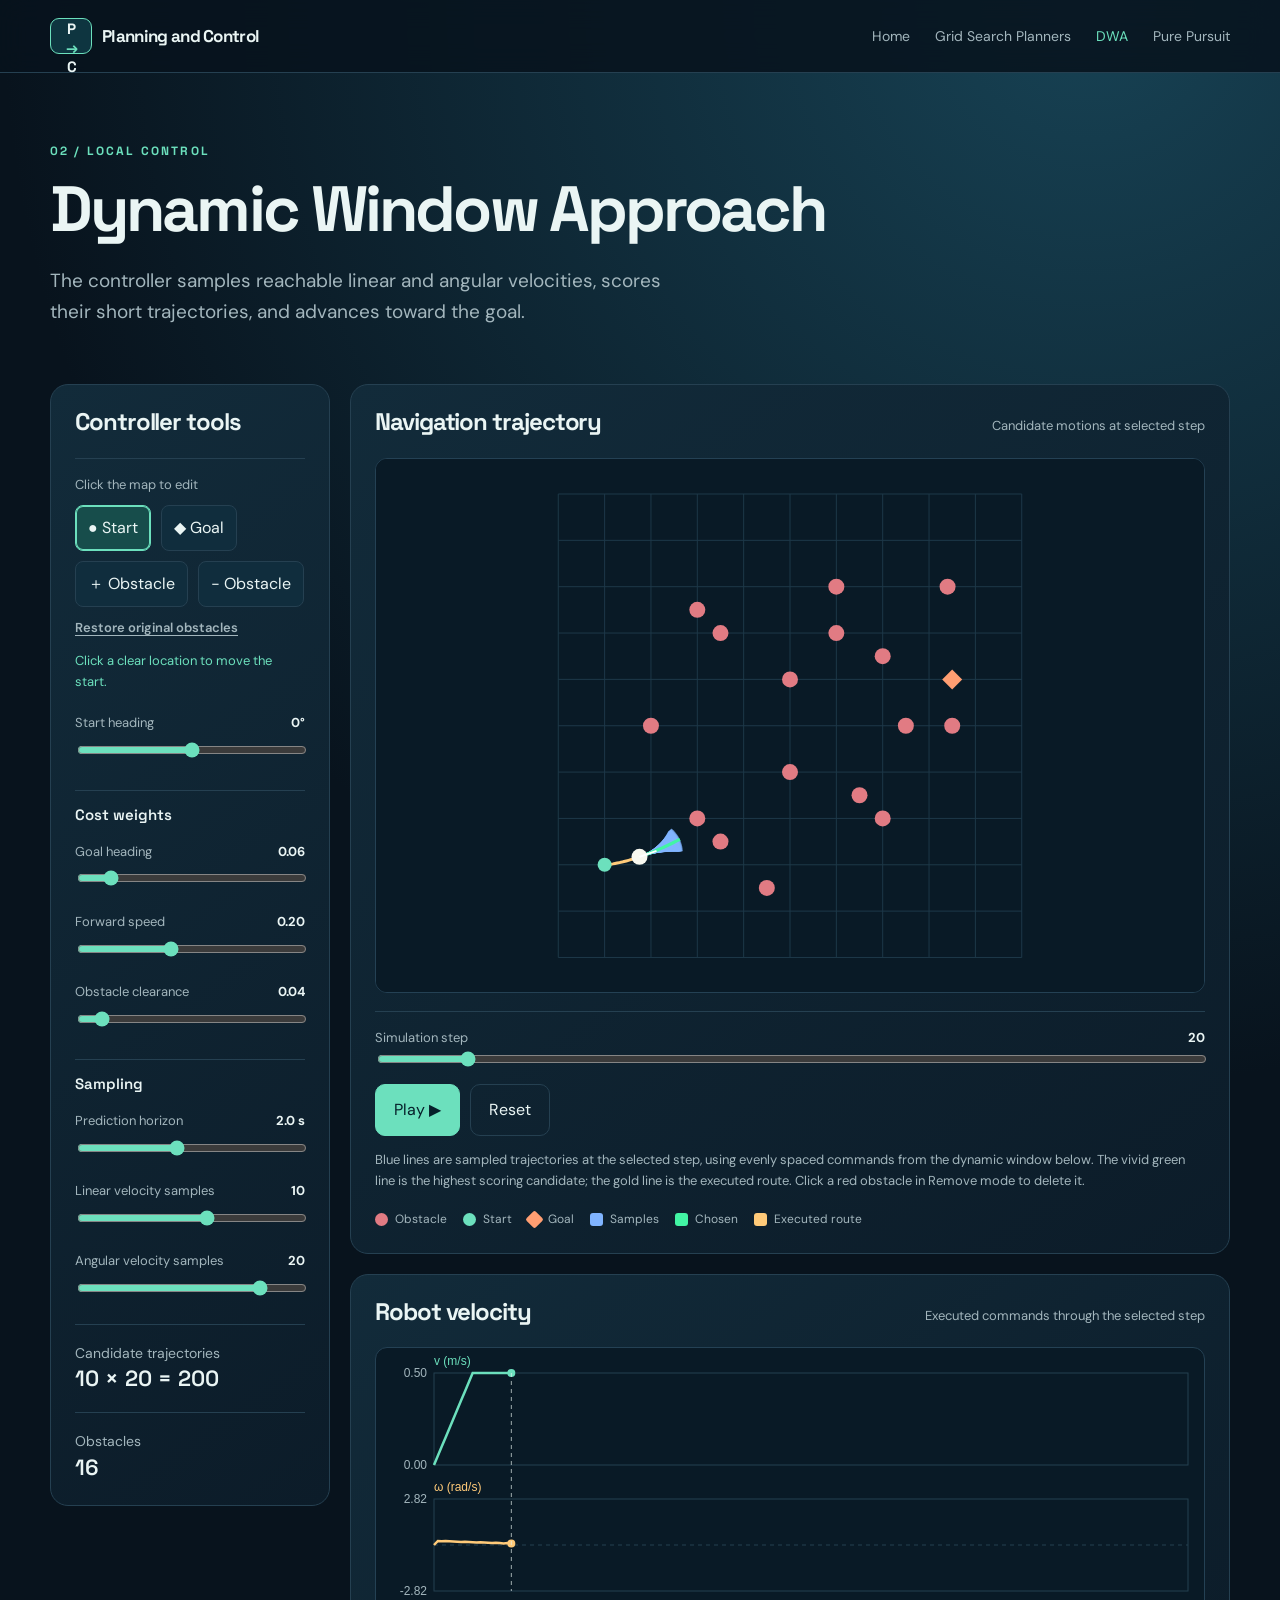
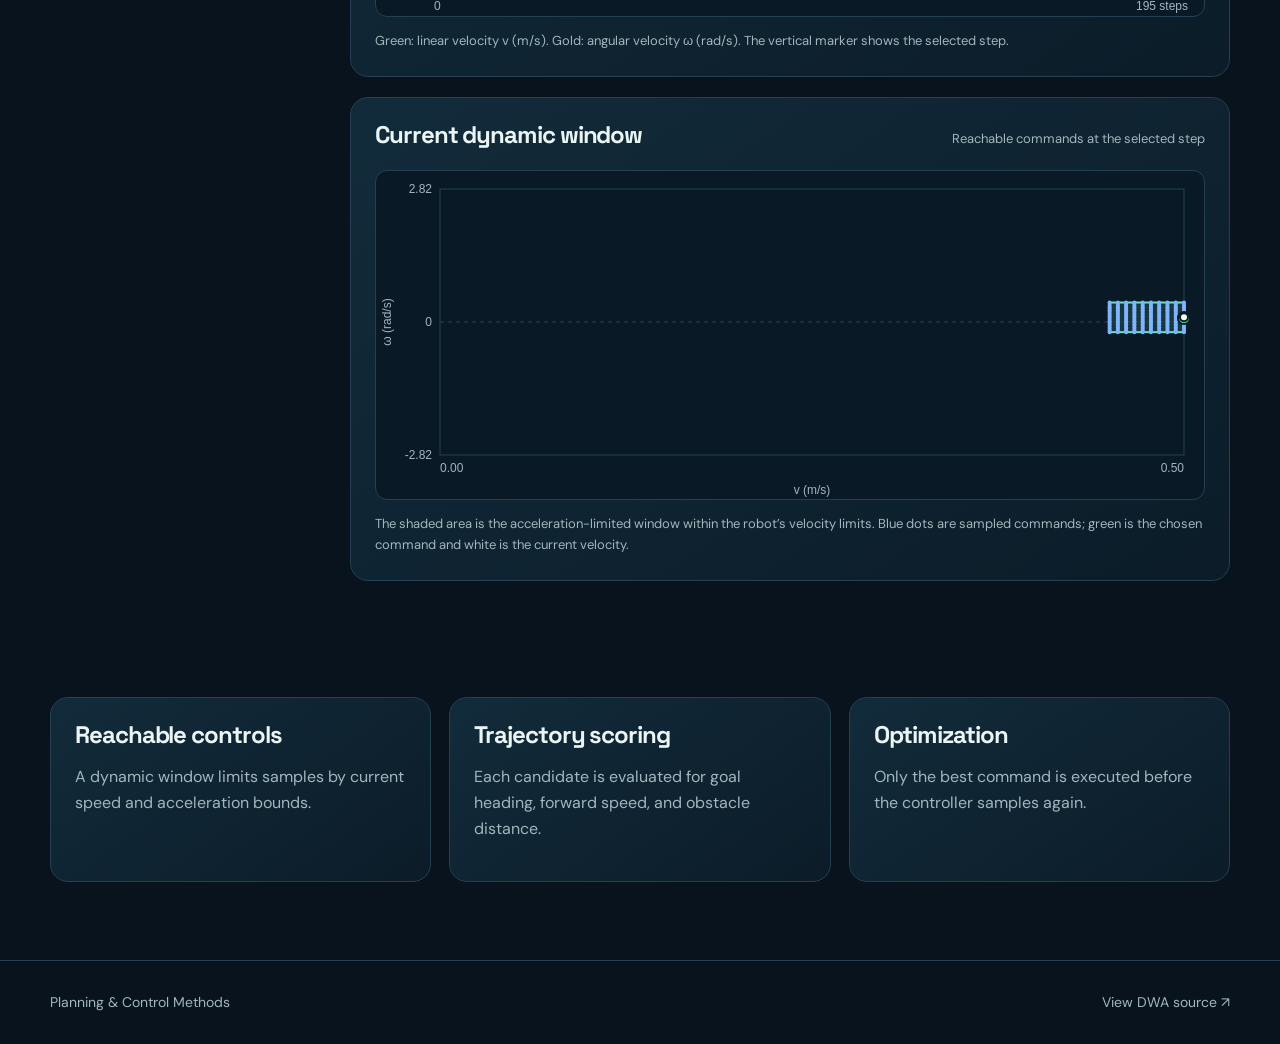
==== commit 6ee2c45b: "improved DWA page" ====
--- a/dwa.html
+++ b/dwa.html
@@ -9,9 +9,10 @@
 <h4>Sampling</h4><label for="sim-time">Prediction horizon <output id="sim-time-value" for="sim-time">2.0 s</output></label><input id="sim-time" type="range" min="0.5" max="4" step="0.5" value="2">
 <label for="v-samples">Linear velocity samples <output id="v-samples-value" for="v-samples">10</output></label><input id="v-samples" type="range" min="2" max="16" step="1" value="10">
 <label for="w-samples">Angular velocity samples <output id="w-samples-value" for="w-samples">20</output></label><input id="w-samples" type="range" min="2" max="24" step="1" value="20">
-<div class="metric">Dynamic window: v<strong id="v-window">—</strong></div><div class="metric">Dynamic window: ω<strong id="w-window">—</strong></div><div class="metric">Candidate trajectories<strong id="candidate-count">—</strong></div><div class="metric">Obstacles<strong id="obstacle-count">—</strong></div>
-<label for="progress">Simulation step <output id="step-value" for="progress">20</output></label><input id="progress" type="range" min="0" value="20"><div class="control-row"><button id="play" class="button" type="button">Play ▶</button><button id="reset" class="button secondary" type="button">Reset</button></div>
-<div class="metric">Robot position<strong id="position">—</strong></div><div class="metric">Linear speed<strong id="speed">—</strong></div></aside>
-<div class="panel"><div class="plot-header"><h3>Navigation trajectory</h3><p>Candidate motions at selected step</p></div><div class="canvas-wrap"><canvas id="plot" aria-label="Clickable DWA map with robot path, obstacles, candidates, and chosen trajectory" role="img"></canvas></div>
-<p class="caption">Blue lines are sampled trajectories at the selected step, using evenly spaced values across the shown v and ω intervals. The vivid green line is the highest scoring candidate; the gold line is the executed route. Click a red obstacle in Remove mode to delete it.</p>
-<div class="plot-legend" aria-label="DWA plot legend"><span><i class="swatch dwa-obstacle"></i>Obstacle</span><span><i class="swatch start"></i>Start</span><span><i class="swatch goal"></i>Goal</span><span><i class="swatch candidate"></i>Samples</span><span><i class="swatch chosen"></i>Chosen</span><span><i class="swatch route"></i>Executed route</span></div></div></section><section class="wrap section"><div class="info-grid"><div class="panel"><h3>Reachable controls</h3><p>A dynamic window limits samples by current speed and acceleration bounds.</p></div><div class="panel"><h3>Trajectory scoring</h3><p>Each candidate is evaluated for goal heading, forward speed, and obstacle distance.</p></div><div class="panel"><h3>Optimization</h3><p>Only the best command is executed before the controller samples again.</p></div></div></section></main><footer><div class="wrap"><span>Planning & Control Methods</span><a href="https://github.com/SESASR-Course/planning_control_methods/tree/main/Controllers/DWA">View DWA source ↗</a></div></footer><script src="assets/dwa-model.js" defer></script><script src="assets/demo.js" defer></script></body></html>
+<div class="metric">Candidate trajectories<strong id="candidate-count">—</strong></div><div class="metric">Obstacles<strong id="obstacle-count">—</strong></div></aside>
+<div class="dwa-plots"><div class="panel"><div class="plot-header"><h3>Navigation trajectory</h3><p>Candidate motions at selected step</p></div><div class="canvas-wrap"><canvas id="plot" aria-label="Clickable DWA map with robot path, obstacles, candidates, and chosen trajectory" role="img"></canvas></div>
+<div class="playback-controls"><label for="progress">Simulation step <output id="step-value" for="progress">20</output></label><input id="progress" type="range" min="0" value="20"><div class="control-row"><button id="play" class="button" type="button">Play ▶</button><button id="reset" class="button secondary" type="button">Reset</button></div></div>
+<p class="caption">Blue lines are sampled trajectories at the selected step, using evenly spaced commands from the dynamic window below. The vivid green line is the highest scoring candidate; the gold line is the executed route. Click a red obstacle in Remove mode to delete it.</p>
+<div class="plot-legend" aria-label="DWA plot legend"><span><i class="swatch dwa-obstacle"></i>Obstacle</span><span><i class="swatch start"></i>Start</span><span><i class="swatch goal"></i>Goal</span><span><i class="swatch candidate"></i>Samples</span><span><i class="swatch chosen"></i>Chosen</span><span><i class="swatch route"></i>Executed route</span></div></div>
+<div class="panel"><div class="plot-header"><h3>Robot velocity</h3><p>Executed commands through the selected step</p></div><div class="dwa-chart-wrap"><canvas id="velocity-plot" role="img" aria-label="History of linear velocity in meters per second and angular velocity in radians per second"></canvas></div><p class="caption">Green: linear velocity v (m/s). Gold: angular velocity ω (rad/s). The vertical marker shows the selected step.</p></div>
+<div class="panel"><div class="plot-header"><h3>Current dynamic window</h3><p>Reachable commands at the selected step</p></div><div class="dwa-chart-wrap dwa-window-wrap"><canvas id="window-plot" role="img" aria-label="Linear versus angular velocity: reachable dynamic window, sampled commands, current velocity, and chosen command"></canvas></div><p class="caption">The shaded area is the acceleration-limited window within the robot’s velocity limits. Blue dots are sampled commands; green is the chosen command and white is the current velocity.</p></div></div></section><section class="wrap section"><div class="info-grid"><div class="panel"><h3>Reachable controls</h3><p>A dynamic window limits samples by current speed and acceleration bounds.</p></div><div class="panel"><h3>Trajectory scoring</h3><p>Each candidate is evaluated for goal heading, forward speed, and obstacle distance.</p></div><div class="panel"><h3>Optimization</h3><p>Only the best command is executed before the controller samples again.</p></div></div></section></main><footer><div class="wrap"><span>Planning & Control Methods</span><a href="https://github.com/SESASR-Course/planning_control_methods/tree/main/Controllers/DWA">View DWA source ↗</a></div></footer><script src="assets/dwa-model.js" defer></script><script src="assets/demo.js" defer></script></body></html>
--- a/assets/style.css
+++ b/assets/style.css
@@ -5,4 +5,5 @@
 .brand .brand-mark,.brand .brand-text{color:var(--text)}.brand .brand-route{color:var(--mint)}
 .point-picker .control-row{flex-wrap:wrap}.pick-button.obstacle.active{border-color:#e17b83;box-shadow:0 0 0 1px #e17b83 inset;background:#4d2b3a}.text-button{margin-top:12px;border:0;background:none;color:var(--muted);font:600 13px 'DM Sans',sans-serif;padding:0;cursor:pointer;text-decoration:underline;text-underline-offset:3px}.text-button:hover{color:var(--mint)}
 body[data-demo="grid"] .swatch.occupied{background:#4e5751}body[data-demo="grid"] .swatch.explored{background:#d3ae8a}body[data-demo="grid"] .swatch.current{background:#d3ae8a;border:2px solid #7b4f3e}body[data-demo="grid"] .swatch.start{background:#4d7c66}body[data-demo="grid"] .swatch.goal{background:#bc634d}body[data-demo="grid"] .swatch.route{background:#b76e48}body[data-demo="grid"] .swatch.robot{background:#264d48;border-color:#d3ae8a}body[data-demo="grid"] .cost-gradient{background:linear-gradient(90deg,hsl(80 20% 89%),hsl(152 12% 49%))}
-body[data-demo="grid"] canvas,body[data-demo="dwa"] canvas{cursor:crosshair}.point-picker{border-top:1px solid var(--line);margin-top:22px;padding-top:16px}.point-picker>span{display:block;color:var(--muted);font-size:13px}.point-picker .control-row{margin-top:10px}.pick-button{background:#102d3d;color:var(--text);border:1px solid var(--line);border-radius:8px;padding:9px 12px;cursor:pointer;font:600 13px 'DM Sans',sans-serif}.pick-button.active{border-color:var(--mint);box-shadow:0 0 0 1px var(--mint) inset;background:#174d4b}.interaction-status{min-height:44px;margin:12px 0 0;color:var(--mint);font-size:13px}.controls h4{font:600 15px 'Space Grotesk',sans-serif;margin:24px 0 10px;padding-top:14px;border-top:1px solid var(--line)}.controls label output{float:right;color:var(--text);font-weight:700}.controls input[type=range]{cursor:pointer}.controls button:disabled{opacity:.45;cursor:not-allowed}.plot-legend{display:flex;align-items:center;flex-wrap:wrap;gap:8px 16px;margin-top:18px;color:var(--muted);font-size:12px}.plot-legend>span{display:inline-flex;align-items:center;gap:7px}.swatch{display:inline-block;width:13px;height:13px;border-radius:3px;background:#fff}.swatch.occupied{background:#934a83}.swatch.start{background:#6ce0bd;border-radius:50%}.swatch.goal{background:#ff9e72;transform:rotate(45deg);border-radius:2px}.swatch.route{background:#ffca79}.swatch.robot{background:#103e49;border:1px solid #6ce0bd;border-radius:50%}.swatch.dwa-obstacle{background:#e17b83;border-radius:50%}.swatch.candidate{background:#80b4ff}.swatch.chosen{background:#42f5a4}.cost-legend{margin-top:13px}
+body[data-demo="grid"] #plot,body[data-demo="dwa"] #plot{cursor:crosshair}.point-picker{border-top:1px solid var(--line);margin-top:22px;padding-top:16px}.point-picker>span{display:block;color:var(--muted);font-size:13px}.point-picker .control-row{margin-top:10px}.pick-button{background:#102d3d;color:var(--text);border:1px solid var(--line);border-radius:8px;padding:9px 12px;cursor:pointer;font:600 13px 'DM Sans',sans-serif}.pick-button.active{border-color:var(--mint);box-shadow:0 0 0 1px var(--mint) inset;background:#174d4b}.interaction-status{min-height:44px;margin:12px 0 0;color:var(--mint);font-size:13px}.controls h4{font:600 15px 'Space Grotesk',sans-serif;margin:24px 0 10px;padding-top:14px;border-top:1px solid var(--line)}.controls label output{float:right;color:var(--text);font-weight:700}.controls input[type=range]{cursor:pointer}.controls button:disabled{opacity:.45;cursor:not-allowed}.plot-legend{display:flex;align-items:center;flex-wrap:wrap;gap:8px 16px;margin-top:18px;color:var(--muted);font-size:12px}.plot-legend>span{display:inline-flex;align-items:center;gap:7px}.swatch{display:inline-block;width:13px;height:13px;border-radius:3px;background:#fff}.swatch.occupied{background:#934a83}.swatch.start{background:#6ce0bd;border-radius:50%}.swatch.goal{background:#ff9e72;transform:rotate(45deg);border-radius:2px}.swatch.route{background:#ffca79}.swatch.robot{background:#103e49;border:1px solid #6ce0bd;border-radius:50%}.swatch.dwa-obstacle{background:#e17b83;border-radius:50%}.swatch.candidate{background:#80b4ff}.swatch.chosen{background:#42f5a4}.cost-legend{margin-top:13px}
+body[data-demo="dwa"] .dwa-plots{display:grid;gap:20px;min-width:0}body[data-demo="dwa"] .playback-controls{margin-top:18px;padding-top:16px;border-top:1px solid var(--line)}body[data-demo="dwa"] .playback-controls label{display:flex;justify-content:space-between;color:var(--muted);font-size:13px}body[data-demo="dwa"] .playback-controls output{color:var(--text);font-weight:700}body[data-demo="dwa"] .playback-controls input{width:100%;accent-color:var(--mint);cursor:pointer}body[data-demo="dwa"] .playback-controls .control-row{margin-top:10px}body[data-demo="dwa"] button:disabled{opacity:.45;cursor:not-allowed}body[data-demo="dwa"] .dwa-chart-wrap{width:100%;height:270px;background:#091a26;border:1px solid #244154;border-radius:12px;overflow:hidden}body[data-demo="dwa"] .dwa-window-wrap{height:330px}
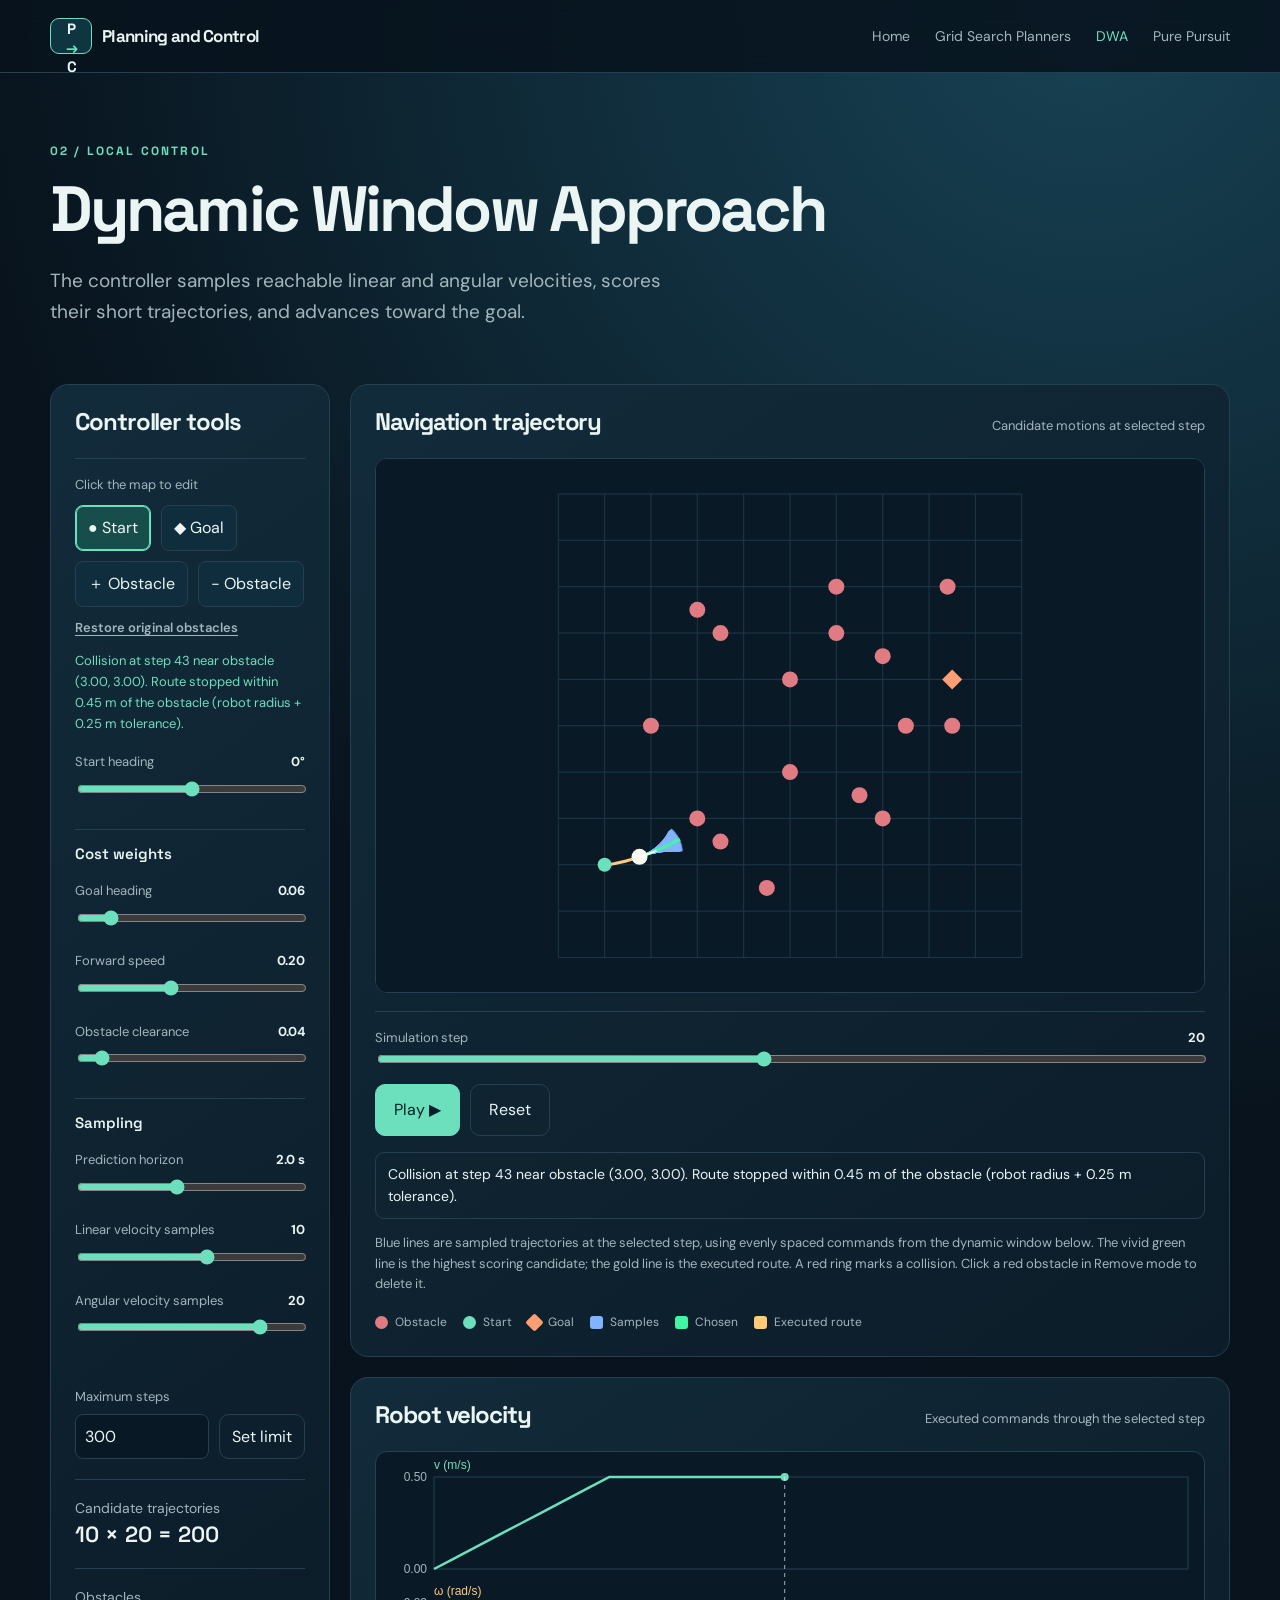
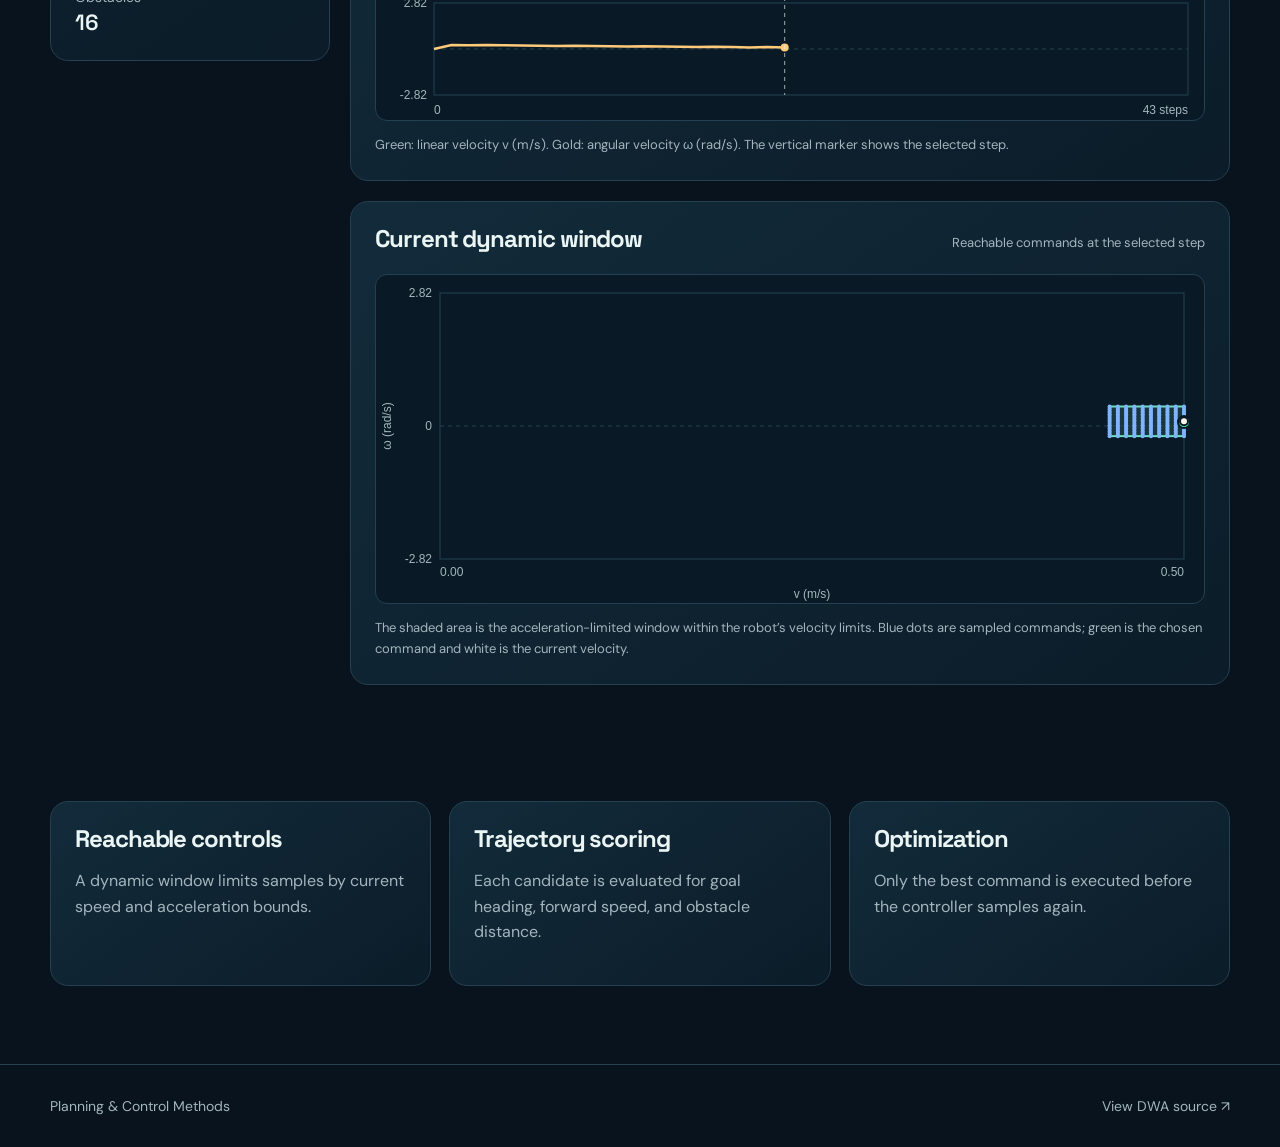
==== commit 916da84c: "add timeout steps and collision to DWA" ====
--- a/dwa.html
+++ b/dwa.html
@@ -9,10 +9,12 @@
 <h4>Sampling</h4><label for="sim-time">Prediction horizon <output id="sim-time-value" for="sim-time">2.0 s</output></label><input id="sim-time" type="range" min="0.5" max="4" step="0.5" value="2">
 <label for="v-samples">Linear velocity samples <output id="v-samples-value" for="v-samples">10</output></label><input id="v-samples" type="range" min="2" max="16" step="1" value="10">
 <label for="w-samples">Angular velocity samples <output id="w-samples-value" for="w-samples">20</output></label><input id="w-samples" type="range" min="2" max="24" step="1" value="20">
+<form id="step-limit-form" class="step-limit-form"><label for="max-steps">Maximum steps</label><div class="control-row"><input id="max-steps" type="number" min="1" max="1000" step="1" value="300" required><button class="button secondary" type="submit">Set limit</button></div></form>
 <div class="metric">Candidate trajectories<strong id="candidate-count">—</strong></div><div class="metric">Obstacles<strong id="obstacle-count">—</strong></div></aside>
 <div class="dwa-plots"><div class="panel"><div class="plot-header"><h3>Navigation trajectory</h3><p>Candidate motions at selected step</p></div><div class="canvas-wrap"><canvas id="plot" aria-label="Clickable DWA map with robot path, obstacles, candidates, and chosen trajectory" role="img"></canvas></div>
 <div class="playback-controls"><label for="progress">Simulation step <output id="step-value" for="progress">20</output></label><input id="progress" type="range" min="0" value="20"><div class="control-row"><button id="play" class="button" type="button">Play ▶</button><button id="reset" class="button secondary" type="button">Reset</button></div></div>
-<p class="caption">Blue lines are sampled trajectories at the selected step, using evenly spaced commands from the dynamic window below. The vivid green line is the highest scoring candidate; the gold line is the executed route. Click a red obstacle in Remove mode to delete it.</p>
+<p id="dwa-event" class="dwa-event" role="status" aria-live="polite">Calculating route…</p>
+<p class="caption">Blue lines are sampled trajectories at the selected step, using evenly spaced commands from the dynamic window below. The vivid green line is the highest scoring candidate; the gold line is the executed route. A red ring marks a collision. Click a red obstacle in Remove mode to delete it.</p>
 <div class="plot-legend" aria-label="DWA plot legend"><span><i class="swatch dwa-obstacle"></i>Obstacle</span><span><i class="swatch start"></i>Start</span><span><i class="swatch goal"></i>Goal</span><span><i class="swatch candidate"></i>Samples</span><span><i class="swatch chosen"></i>Chosen</span><span><i class="swatch route"></i>Executed route</span></div></div>
 <div class="panel"><div class="plot-header"><h3>Robot velocity</h3><p>Executed commands through the selected step</p></div><div class="dwa-chart-wrap"><canvas id="velocity-plot" role="img" aria-label="History of linear velocity in meters per second and angular velocity in radians per second"></canvas></div><p class="caption">Green: linear velocity v (m/s). Gold: angular velocity ω (rad/s). The vertical marker shows the selected step.</p></div>
 <div class="panel"><div class="plot-header"><h3>Current dynamic window</h3><p>Reachable commands at the selected step</p></div><div class="dwa-chart-wrap dwa-window-wrap"><canvas id="window-plot" role="img" aria-label="Linear versus angular velocity: reachable dynamic window, sampled commands, current velocity, and chosen command"></canvas></div><p class="caption">The shaded area is the acceleration-limited window within the robot’s velocity limits. Blue dots are sampled commands; green is the chosen command and white is the current velocity.</p></div></div></section><section class="wrap section"><div class="info-grid"><div class="panel"><h3>Reachable controls</h3><p>A dynamic window limits samples by current speed and acceleration bounds.</p></div><div class="panel"><h3>Trajectory scoring</h3><p>Each candidate is evaluated for goal heading, forward speed, and obstacle distance.</p></div><div class="panel"><h3>Optimization</h3><p>Only the best command is executed before the controller samples again.</p></div></div></section></main><footer><div class="wrap"><span>Planning & Control Methods</span><a href="https://github.com/SESASR-Course/planning_control_methods/tree/main/Controllers/DWA">View DWA source ↗</a></div></footer><script src="assets/dwa-model.js" defer></script><script src="assets/demo.js" defer></script></body></html>
--- a/assets/style.css
+++ b/assets/style.css
@@ -7,3 +7,4 @@
 body[data-demo="grid"] .swatch.occupied{background:#4e5751}body[data-demo="grid"] .swatch.explored{background:#d3ae8a}body[data-demo="grid"] .swatch.current{background:#d3ae8a;border:2px solid #7b4f3e}body[data-demo="grid"] .swatch.start{background:#4d7c66}body[data-demo="grid"] .swatch.goal{background:#bc634d}body[data-demo="grid"] .swatch.route{background:#b76e48}body[data-demo="grid"] .swatch.robot{background:#264d48;border-color:#d3ae8a}body[data-demo="grid"] .cost-gradient{background:linear-gradient(90deg,hsl(80 20% 89%),hsl(152 12% 49%))}
 body[data-demo="grid"] #plot,body[data-demo="dwa"] #plot{cursor:crosshair}.point-picker{border-top:1px solid var(--line);margin-top:22px;padding-top:16px}.point-picker>span{display:block;color:var(--muted);font-size:13px}.point-picker .control-row{margin-top:10px}.pick-button{background:#102d3d;color:var(--text);border:1px solid var(--line);border-radius:8px;padding:9px 12px;cursor:pointer;font:600 13px 'DM Sans',sans-serif}.pick-button.active{border-color:var(--mint);box-shadow:0 0 0 1px var(--mint) inset;background:#174d4b}.interaction-status{min-height:44px;margin:12px 0 0;color:var(--mint);font-size:13px}.controls h4{font:600 15px 'Space Grotesk',sans-serif;margin:24px 0 10px;padding-top:14px;border-top:1px solid var(--line)}.controls label output{float:right;color:var(--text);font-weight:700}.controls input[type=range]{cursor:pointer}.controls button:disabled{opacity:.45;cursor:not-allowed}.plot-legend{display:flex;align-items:center;flex-wrap:wrap;gap:8px 16px;margin-top:18px;color:var(--muted);font-size:12px}.plot-legend>span{display:inline-flex;align-items:center;gap:7px}.swatch{display:inline-block;width:13px;height:13px;border-radius:3px;background:#fff}.swatch.occupied{background:#934a83}.swatch.start{background:#6ce0bd;border-radius:50%}.swatch.goal{background:#ff9e72;transform:rotate(45deg);border-radius:2px}.swatch.route{background:#ffca79}.swatch.robot{background:#103e49;border:1px solid #6ce0bd;border-radius:50%}.swatch.dwa-obstacle{background:#e17b83;border-radius:50%}.swatch.candidate{background:#80b4ff}.swatch.chosen{background:#42f5a4}.cost-legend{margin-top:13px}
 body[data-demo="dwa"] .dwa-plots{display:grid;gap:20px;min-width:0}body[data-demo="dwa"] .playback-controls{margin-top:18px;padding-top:16px;border-top:1px solid var(--line)}body[data-demo="dwa"] .playback-controls label{display:flex;justify-content:space-between;color:var(--muted);font-size:13px}body[data-demo="dwa"] .playback-controls output{color:var(--text);font-weight:700}body[data-demo="dwa"] .playback-controls input{width:100%;accent-color:var(--mint);cursor:pointer}body[data-demo="dwa"] .playback-controls .control-row{margin-top:10px}body[data-demo="dwa"] button:disabled{opacity:.45;cursor:not-allowed}body[data-demo="dwa"] .dwa-chart-wrap{width:100%;height:270px;background:#091a26;border:1px solid #244154;border-radius:12px;overflow:hidden}body[data-demo="dwa"] .dwa-window-wrap{height:330px}
+body[data-demo="dwa"] .step-limit-form{margin-top:22px;padding-top:4px}body[data-demo="dwa"] .step-limit-form .control-row{margin-top:6px}body[data-demo="dwa"] .step-limit-form input{min-width:0;width:90px;flex:1;background:#081925;color:var(--text);border:1px solid var(--line);border-radius:8px;padding:9px;font:inherit}body[data-demo="dwa"] .step-limit-form button{white-space:nowrap;padding:9px 12px}body[data-demo="dwa"] .dwa-event{margin:16px 0 0;padding:10px 12px;border:1px solid var(--line);border-radius:9px;color:var(--text);font-size:14px}
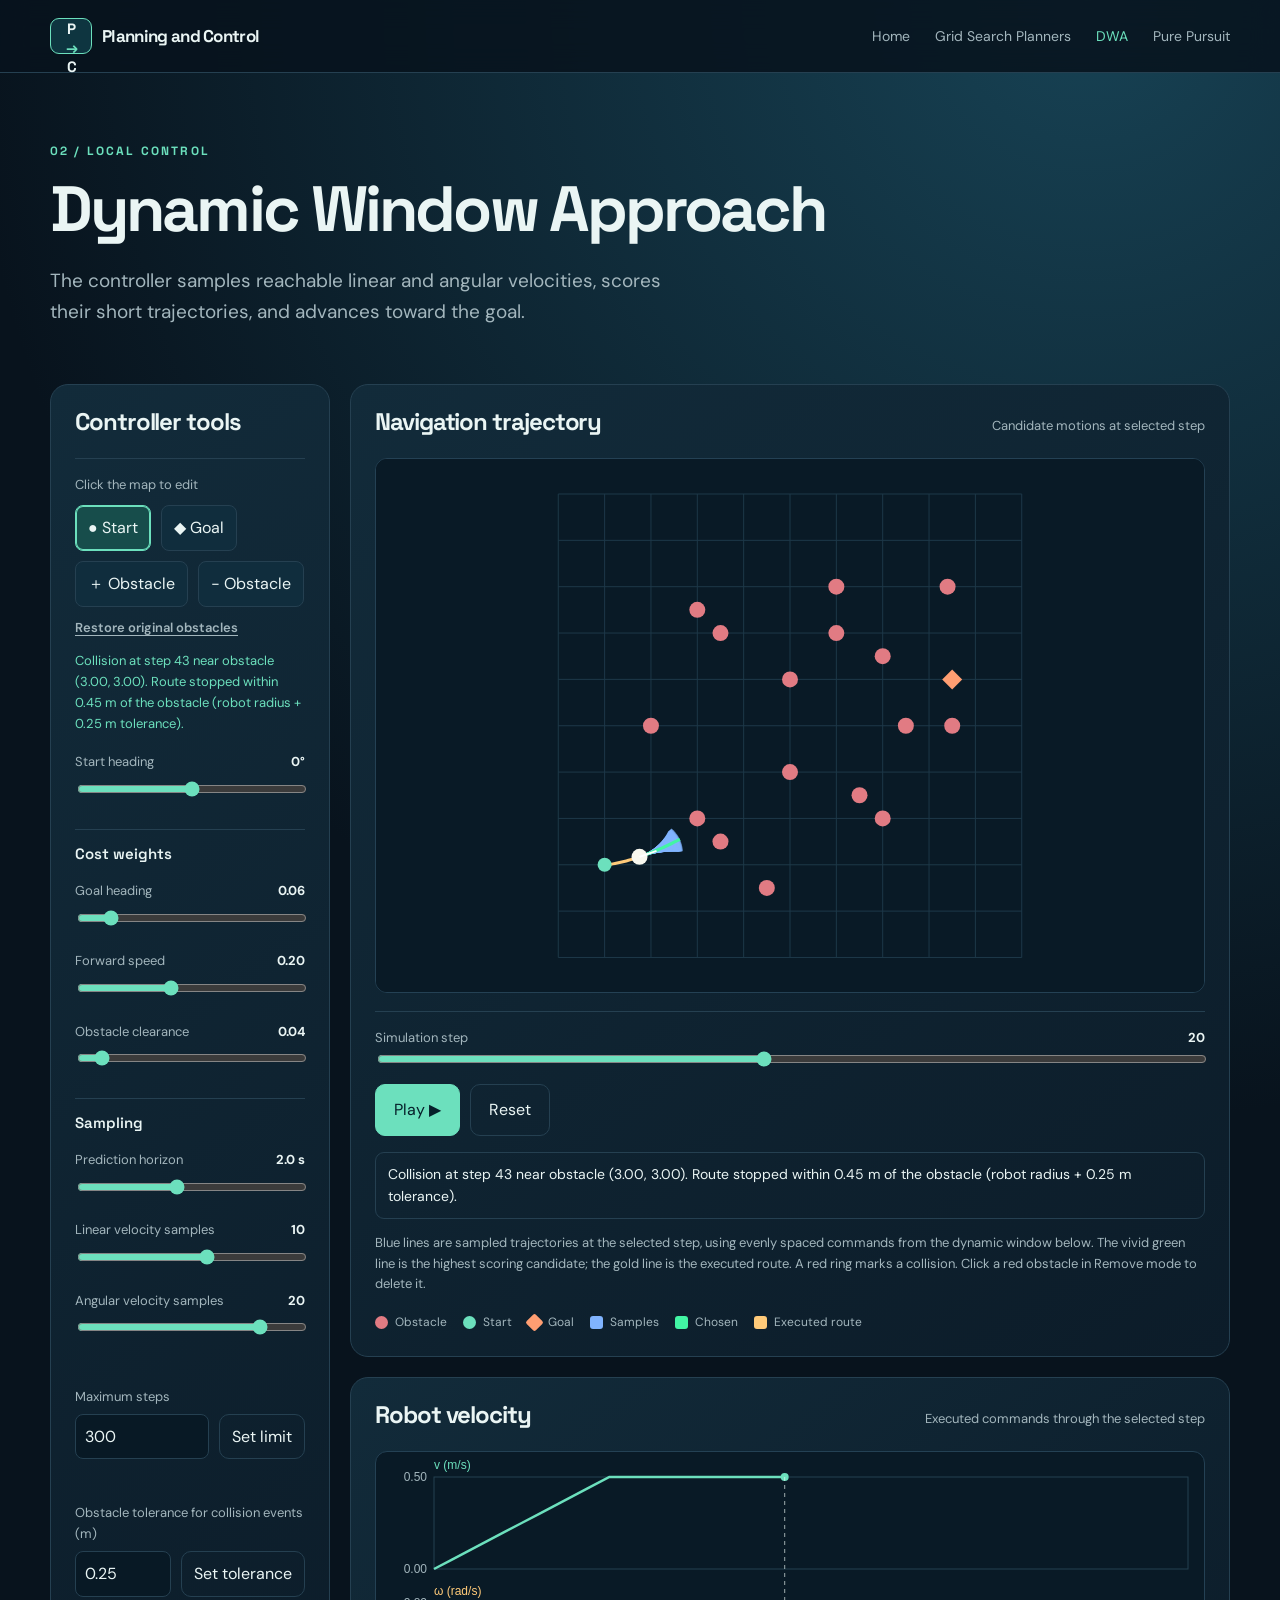
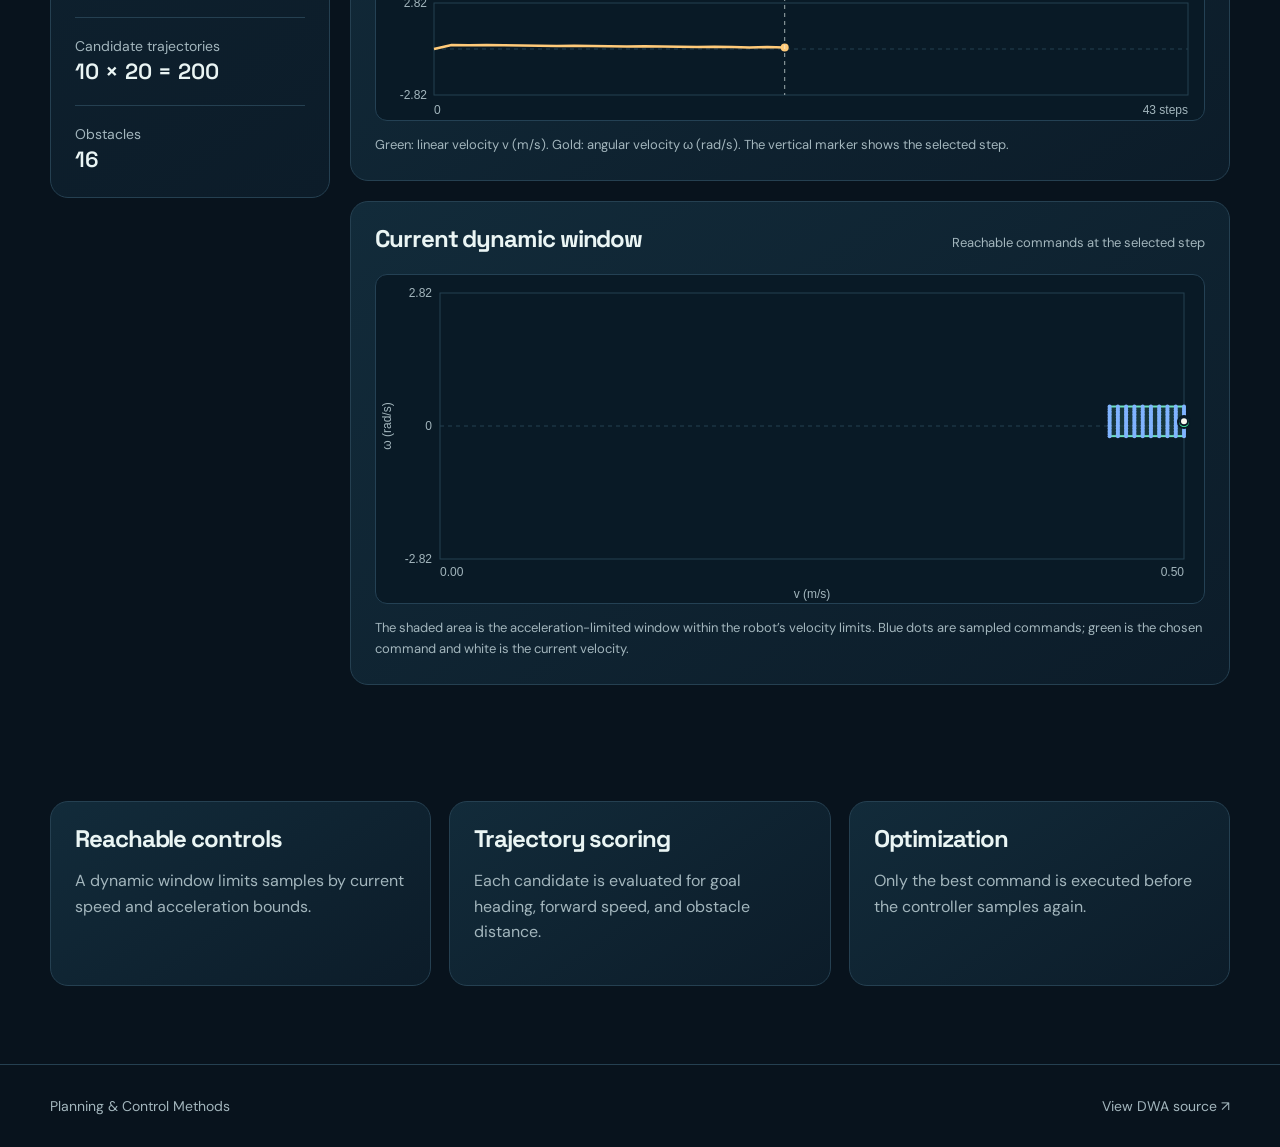
==== commit 99d2dff7: "add obs tol to dwa" ====
--- a/dwa.html
+++ b/dwa.html
@@ -9,7 +9,8 @@
 <h4>Sampling</h4><label for="sim-time">Prediction horizon <output id="sim-time-value" for="sim-time">2.0 s</output></label><input id="sim-time" type="range" min="0.5" max="4" step="0.5" value="2">
 <label for="v-samples">Linear velocity samples <output id="v-samples-value" for="v-samples">10</output></label><input id="v-samples" type="range" min="2" max="16" step="1" value="10">
 <label for="w-samples">Angular velocity samples <output id="w-samples-value" for="w-samples">20</output></label><input id="w-samples" type="range" min="2" max="24" step="1" value="20">
-<form id="step-limit-form" class="step-limit-form"><label for="max-steps">Maximum steps</label><div class="control-row"><input id="max-steps" type="number" min="1" max="1000" step="1" value="300" required><button class="button secondary" type="submit">Set limit</button></div></form>
+<form id="step-limit-form" class="parameter-form"><label for="max-steps">Maximum steps</label><div class="control-row"><input id="max-steps" type="number" min="1" max="1000" step="1" value="300" required><button class="button secondary" type="submit">Set limit</button></div></form>
+<form id="obstacle-tolerance-form" class="parameter-form"><label for="obstacle-tolerance">Obstacle tolerance for collision events (m)</label><div class="control-row"><input id="obstacle-tolerance" type="number" min="0" max="2" step="0.01" value="0.25" required><button class="button secondary" type="submit">Set tolerance</button></div></form>
 <div class="metric">Candidate trajectories<strong id="candidate-count">—</strong></div><div class="metric">Obstacles<strong id="obstacle-count">—</strong></div></aside>
 <div class="dwa-plots"><div class="panel"><div class="plot-header"><h3>Navigation trajectory</h3><p>Candidate motions at selected step</p></div><div class="canvas-wrap"><canvas id="plot" aria-label="Clickable DWA map with robot path, obstacles, candidates, and chosen trajectory" role="img"></canvas></div>
 <div class="playback-controls"><label for="progress">Simulation step <output id="step-value" for="progress">20</output></label><input id="progress" type="range" min="0" value="20"><div class="control-row"><button id="play" class="button" type="button">Play ▶</button><button id="reset" class="button secondary" type="button">Reset</button></div></div>
--- a/assets/style.css
+++ b/assets/style.css
@@ -7,4 +7,4 @@
 body[data-demo="grid"] .swatch.occupied{background:#4e5751}body[data-demo="grid"] .swatch.explored{background:#d3ae8a}body[data-demo="grid"] .swatch.current{background:#d3ae8a;border:2px solid #7b4f3e}body[data-demo="grid"] .swatch.start{background:#4d7c66}body[data-demo="grid"] .swatch.goal{background:#bc634d}body[data-demo="grid"] .swatch.route{background:#b76e48}body[data-demo="grid"] .swatch.robot{background:#264d48;border-color:#d3ae8a}body[data-demo="grid"] .cost-gradient{background:linear-gradient(90deg,hsl(80 20% 89%),hsl(152 12% 49%))}
 body[data-demo="grid"] #plot,body[data-demo="dwa"] #plot{cursor:crosshair}.point-picker{border-top:1px solid var(--line);margin-top:22px;padding-top:16px}.point-picker>span{display:block;color:var(--muted);font-size:13px}.point-picker .control-row{margin-top:10px}.pick-button{background:#102d3d;color:var(--text);border:1px solid var(--line);border-radius:8px;padding:9px 12px;cursor:pointer;font:600 13px 'DM Sans',sans-serif}.pick-button.active{border-color:var(--mint);box-shadow:0 0 0 1px var(--mint) inset;background:#174d4b}.interaction-status{min-height:44px;margin:12px 0 0;color:var(--mint);font-size:13px}.controls h4{font:600 15px 'Space Grotesk',sans-serif;margin:24px 0 10px;padding-top:14px;border-top:1px solid var(--line)}.controls label output{float:right;color:var(--text);font-weight:700}.controls input[type=range]{cursor:pointer}.controls button:disabled{opacity:.45;cursor:not-allowed}.plot-legend{display:flex;align-items:center;flex-wrap:wrap;gap:8px 16px;margin-top:18px;color:var(--muted);font-size:12px}.plot-legend>span{display:inline-flex;align-items:center;gap:7px}.swatch{display:inline-block;width:13px;height:13px;border-radius:3px;background:#fff}.swatch.occupied{background:#934a83}.swatch.start{background:#6ce0bd;border-radius:50%}.swatch.goal{background:#ff9e72;transform:rotate(45deg);border-radius:2px}.swatch.route{background:#ffca79}.swatch.robot{background:#103e49;border:1px solid #6ce0bd;border-radius:50%}.swatch.dwa-obstacle{background:#e17b83;border-radius:50%}.swatch.candidate{background:#80b4ff}.swatch.chosen{background:#42f5a4}.cost-legend{margin-top:13px}
 body[data-demo="dwa"] .dwa-plots{display:grid;gap:20px;min-width:0}body[data-demo="dwa"] .playback-controls{margin-top:18px;padding-top:16px;border-top:1px solid var(--line)}body[data-demo="dwa"] .playback-controls label{display:flex;justify-content:space-between;color:var(--muted);font-size:13px}body[data-demo="dwa"] .playback-controls output{color:var(--text);font-weight:700}body[data-demo="dwa"] .playback-controls input{width:100%;accent-color:var(--mint);cursor:pointer}body[data-demo="dwa"] .playback-controls .control-row{margin-top:10px}body[data-demo="dwa"] button:disabled{opacity:.45;cursor:not-allowed}body[data-demo="dwa"] .dwa-chart-wrap{width:100%;height:270px;background:#091a26;border:1px solid #244154;border-radius:12px;overflow:hidden}body[data-demo="dwa"] .dwa-window-wrap{height:330px}
-body[data-demo="dwa"] .step-limit-form{margin-top:22px;padding-top:4px}body[data-demo="dwa"] .step-limit-form .control-row{margin-top:6px}body[data-demo="dwa"] .step-limit-form input{min-width:0;width:90px;flex:1;background:#081925;color:var(--text);border:1px solid var(--line);border-radius:8px;padding:9px;font:inherit}body[data-demo="dwa"] .step-limit-form button{white-space:nowrap;padding:9px 12px}body[data-demo="dwa"] .dwa-event{margin:16px 0 0;padding:10px 12px;border:1px solid var(--line);border-radius:9px;color:var(--text);font-size:14px}
+body[data-demo="dwa"] .parameter-form{margin-top:22px;padding-top:4px}body[data-demo="dwa"] .parameter-form .control-row{margin-top:6px}body[data-demo="dwa"] .parameter-form input{min-width:0;width:90px;flex:1;background:#081925;color:var(--text);border:1px solid var(--line);border-radius:8px;padding:9px;font:inherit}body[data-demo="dwa"] .parameter-form button{white-space:nowrap;padding:9px 12px}body[data-demo="dwa"] .dwa-event{margin:16px 0 0;padding:10px 12px;border:1px solid var(--line);border-radius:9px;color:var(--text);font-size:14px}
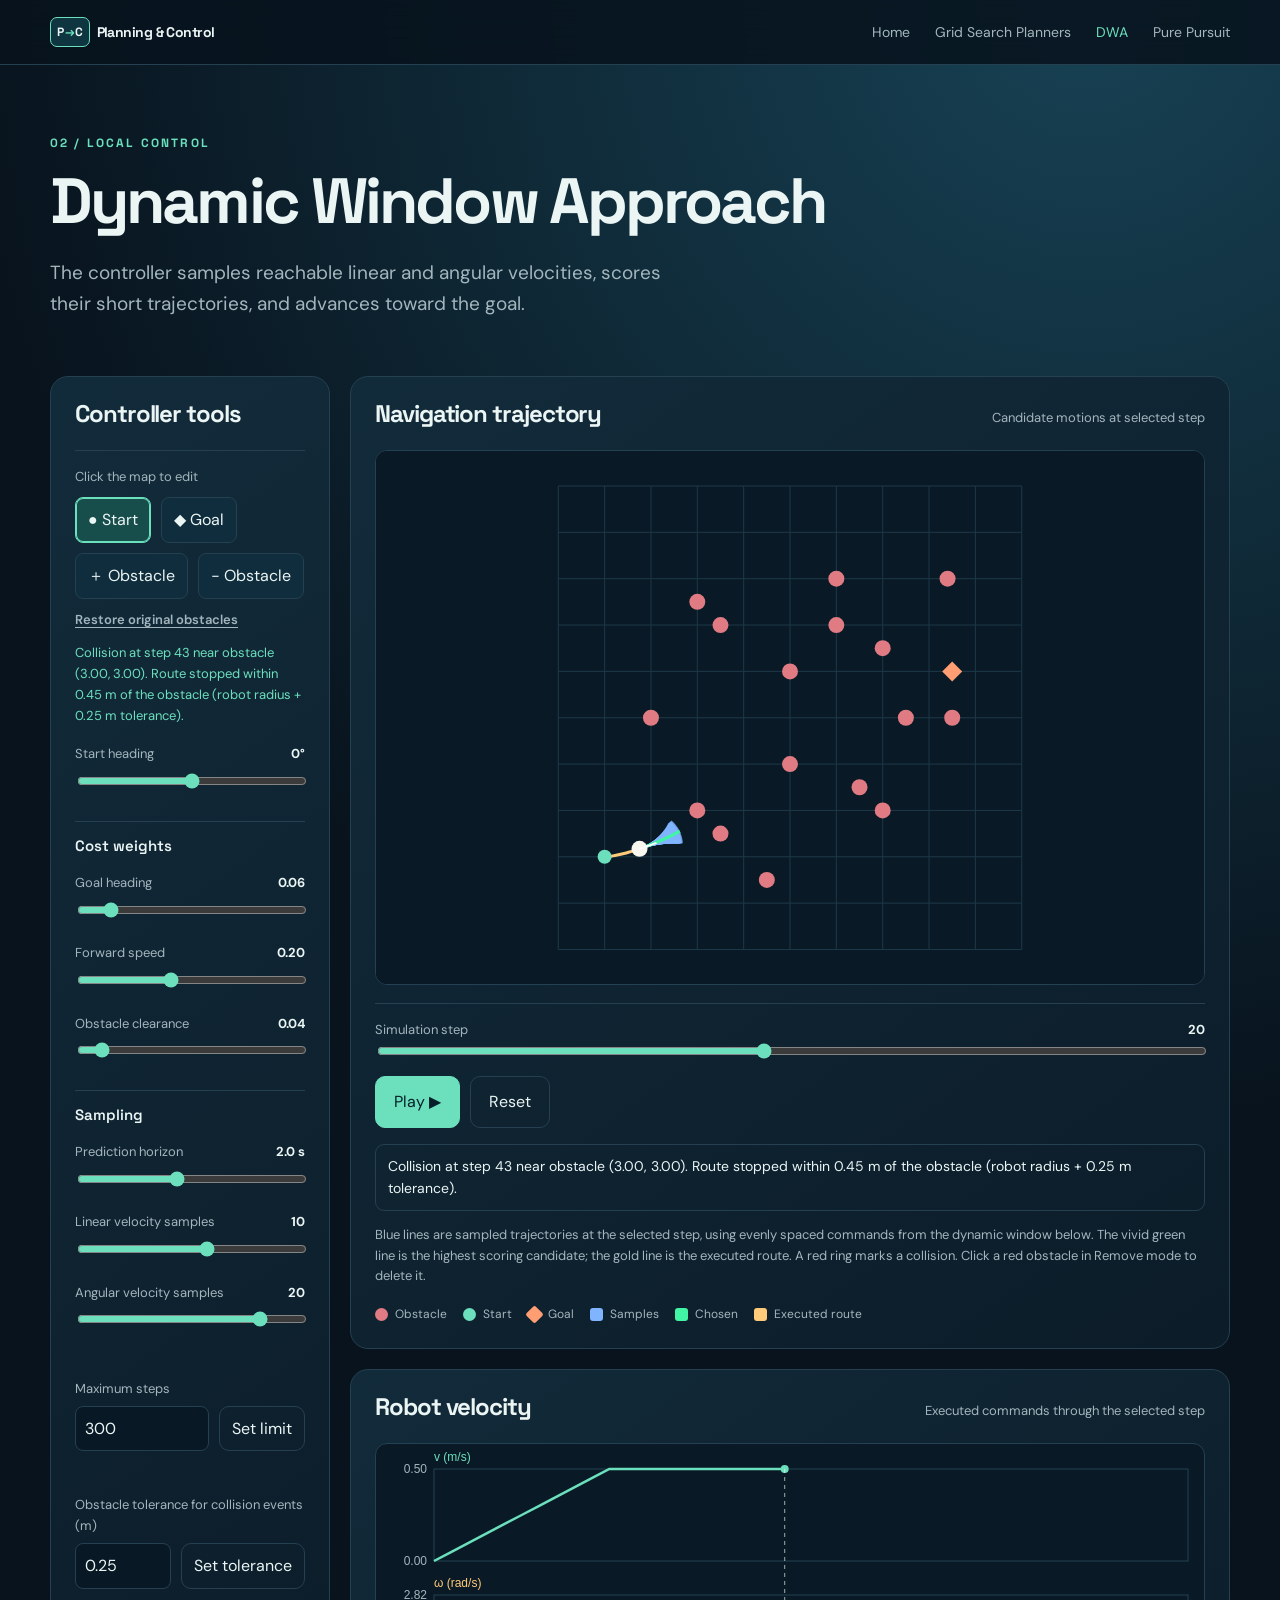
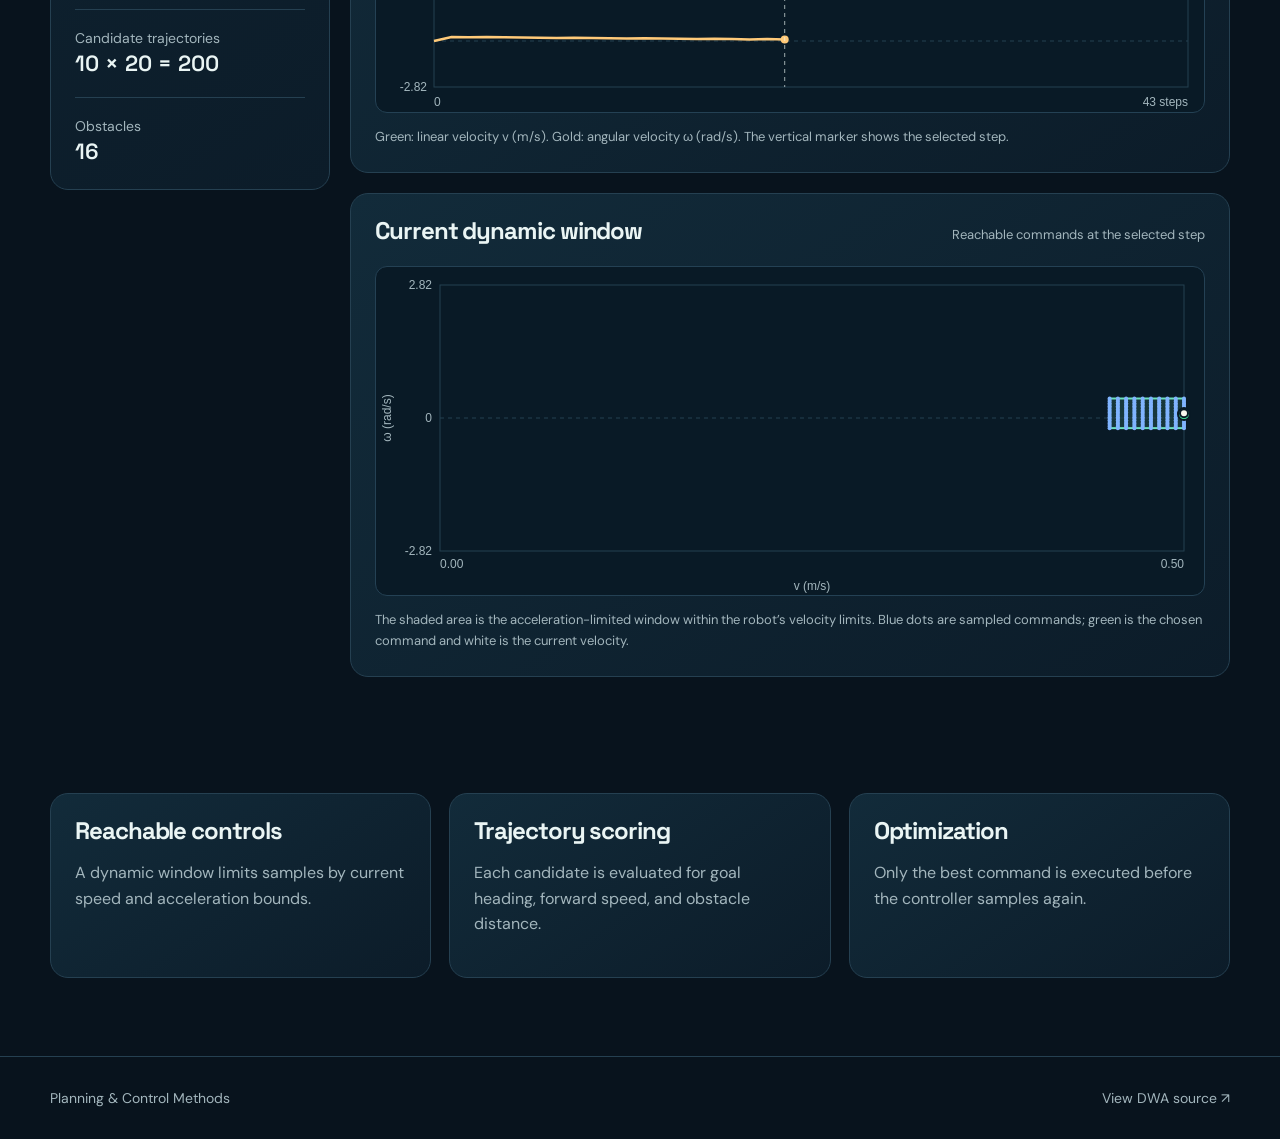
==== commit 64f37c45: "change logo and PP visualization" ====
--- a/dwa.html
+++ b/dwa.html
@@ -1,4 +1,4 @@
-<!doctype html><html lang="en"><head><meta charset="utf-8"><meta name="viewport" content="width=device-width,initial-scale=1"><title>DWA · Planning & Control Methods</title><link rel="stylesheet" href="assets/style.css"></head><body data-demo="dwa"><header><div class="wrap topbar"><a class="brand" href="index.html"><span class="brand-mark" aria-hidden="true">P<span class="brand-route">→</span>C</span><span class="brand-text">Planning and Control</span></a><nav aria-label="Main navigation"><a href="index.html">Home</a><a href="grid-search.html">Grid Search Planners</a><a href="dwa.html" aria-current="page">DWA</a><a href="pure-pursuit.html">Pure Pursuit</a></nav></div></header><main><section class="wrap subhero"><div class="eyebrow">02 / Local control</div><h1>Dynamic Window Approach</h1><p class="lead">The controller samples reachable linear and angular velocities, scores their short trajectories, and advances toward the goal.</p></section><section class="wrap demo">
+<!doctype html><html lang="en"><head><meta charset="utf-8"><meta name="viewport" content="width=device-width,initial-scale=1"><title>DWA · Planning & Control Methods</title><link rel="stylesheet" href="assets/style.css"></head><body data-demo="dwa"><header><div class="wrap topbar"><a class="brand" href="index.html"><span class="brand-mark" aria-hidden="true">P<span class="brand-route">→</span>C</span><span class="brand-text">Planning &amp; Control</span></a><nav aria-label="Main navigation"><a href="index.html">Home</a><a href="grid-search.html">Grid Search Planners</a><a href="dwa.html" aria-current="page">DWA</a><a href="pure-pursuit.html">Pure Pursuit</a></nav></div></header><main><section class="wrap subhero"><div class="eyebrow">02 / Local control</div><h1>Dynamic Window Approach</h1><p class="lead">The controller samples reachable linear and angular velocities, scores their short trajectories, and advances toward the goal.</p></section><section class="wrap demo">
 <aside class="panel controls"><h3>Controller tools</h3>
 <div class="point-picker" role="group" aria-label="Choose map editing mode"><span>Click the map to edit</span><div class="control-row"><button id="set-start" class="pick-button active" type="button" aria-pressed="true">● Start</button><button id="set-goal" class="pick-button" type="button" aria-pressed="false">◆ Goal</button><button id="add-obstacle" class="pick-button obstacle" type="button" aria-pressed="false">＋ Obstacle</button><button id="remove-obstacle" class="pick-button obstacle" type="button" aria-pressed="false">− Obstacle</button></div><button id="restore-obstacles" class="text-button" type="button">Restore original obstacles</button></div>
 <p id="dwa-status" class="interaction-status" role="status">Select a point, then click a clear location.</p>
--- a/assets/style.css
+++ b/assets/style.css
@@ -1,10 +1,15 @@
 @import url('https://fonts.googleapis.com/css2?family=DM+Sans:wght@400;500;600;700&family=Space+Grotesk:wght@400;500;600;700&display=swap');
-:root{color-scheme:dark;--bg:#08131d;--panel:#102230;--line:#254051;--text:#eaf5f4;--muted:#a3b6bd;--mint:#6ce0bd;--gold:#ffca79;--blue:#80b4ff}*{box-sizing:border-box}html{scroll-behavior:smooth}body{margin:0;background:radial-gradient(circle at 85% 0,#174254 0,transparent 38%),var(--bg);color:var(--text);font:16px/1.6 'DM Sans',sans-serif}a{color:inherit;text-decoration:none}a:hover{color:var(--mint)}.wrap{width:min(1180px,calc(100% - 40px));margin:auto}header{border-bottom:1px solid var(--line);background:#08131ddd;position:sticky;top:0;z-index:5;backdrop-filter:blur(14px)}.topbar{min-height:72px;display:flex;align-items:center;justify-content:space-between;gap:24px}.brand{font:700 18px 'Space Grotesk',sans-serif;letter-spacing:-.04em}.brand span{color:var(--mint)}nav{display:flex;gap:25px;flex-wrap:wrap}nav a{font-size:14px;color:var(--muted)}nav a[aria-current=page]{color:var(--mint)}.hero{padding:92px 0 64px;display:grid;grid-template-columns:1.1fr .9fr;align-items:center;gap:50px}.eyebrow{color:var(--mint);font:700 12px 'Space Grotesk',sans-serif;letter-spacing:.18em;text-transform:uppercase}h1,h2,h3{font-family:'Space Grotesk',sans-serif;line-height:1.1;letter-spacing:-.045em}h1{font-size:clamp(44px,6vw,82px);margin:15px 0 22px}h2{font-size:clamp(30px,3.5vw,46px);margin:0 0 16px}h3{font-size:24px;margin:0 0 10px}.lead{font-size:19px;color:var(--muted);max-width:650px}.actions{display:flex;gap:12px;flex-wrap:wrap;margin-top:30px}.button{display:inline-block;background:var(--mint);color:#06202a;border:1px solid var(--mint);border-radius:10px;padding:12px 18px;font-weight:700}.button:hover{color:#06202a;background:#a2f2d8}.button.secondary{background:transparent;color:var(--text);border-color:var(--line)}.button.secondary:hover{color:var(--mint);border-color:var(--mint)}.hero-art{min-height:360px;border:1px solid var(--line);border-radius:22px;background:linear-gradient(145deg,#143d4d,#0d1f2d);position:relative;overflow:hidden;box-shadow:0 35px 90px #0005}.hero-art:before{content:'';position:absolute;inset:0;background-image:linear-gradient(#ffffff10 1px,transparent 1px),linear-gradient(90deg,#ffffff10 1px,transparent 1px);background-size:34px 34px;mask-image:linear-gradient(130deg,#000,transparent)}.hero-art svg{width:100%;height:100%;position:absolute;inset:0}.section{padding:48px 0 78px}.section-intro{max-width:650px;color:var(--muted);margin:0 0 32px}.cards{display:grid;grid-template-columns:repeat(3,1fr);gap:18px}.card,.panel{background:linear-gradient(145deg,#122b3a,#0c1c29);border:1px solid var(--line);border-radius:18px}.card{padding:28px;min-height:270px;display:flex;flex-direction:column}.card:hover{border-color:var(--mint);transform:translateY(-3px);transition:.2s}.card .number{font:700 13px 'Space Grotesk',sans-serif;color:var(--mint);margin-bottom:30px}.card p{color:var(--muted);margin:0}.card .arrow{margin-top:auto;padding-top:20px;color:var(--mint)}.subhero{padding:70px 0 38px}.subhero h1{font-size:clamp(40px,5vw,64px)}.demo{display:grid;grid-template-columns:280px 1fr;gap:20px;align-items:start;padding-bottom:68px}.panel{padding:24px}.controls label{display:block;color:var(--muted);font-size:13px;margin:18px 0 6px}.controls select,.controls input[type=range]{width:100%}.controls select{background:#081925;color:var(--text);border:1px solid var(--line);padding:11px;border-radius:8px;font:inherit}.controls input{accent-color:var(--mint)}.control-row{display:flex;gap:10px;align-items:center;margin-top:20px}.control-row button{cursor:pointer;font:inherit}.metric{border-top:1px solid var(--line);padding-top:17px;margin-top:20px;color:var(--muted);font-size:14px}.metric strong{display:block;color:var(--text);font:600 22px 'Space Grotesk',sans-serif}.plot-header{display:flex;justify-content:space-between;gap:12px;align-items:baseline;margin-bottom:12px}.plot-header p{color:var(--muted);font-size:13px;margin:0}.canvas-wrap{width:100%;aspect-ratio:1.55;background:#091a26;border:1px solid #244154;border-radius:12px;overflow:hidden}canvas{display:block;width:100%;height:100%}.caption{color:var(--muted);font-size:13px;margin:14px 0 0}.info-grid{display:grid;grid-template-columns:repeat(3,1fr);gap:18px}.info-grid .panel p{color:var(--muted)}footer{border-top:1px solid var(--line);padding:30px 0;color:var(--muted);font-size:14px}footer .wrap{display:flex;justify-content:space-between;gap:20px;flex-wrap:wrap}@media(max-width:850px){.hero,.demo{grid-template-columns:1fr}.hero{padding-top:55px}.hero-art{min-height:280px}.cards,.info-grid{grid-template-columns:1fr}.topbar{align-items:flex-start;padding:16px 0;flex-direction:column;gap:10px}nav{gap:14px}}
+:root{color-scheme:dark;--bg:#08131d;--panel:#102230;--line:#254051;--text:#eaf5f4;--muted:#a3b6bd;--mint:#6ce0bd;--gold:#ffca79;--blue:#80b4ff}*{box-sizing:border-box}html{scroll-behavior:smooth}body{margin:0;background:radial-gradient(circle at 85% 0,#174254 0,transparent 38%),var(--bg);color:var(--text);font:16px/1.6 'DM Sans',sans-serif}a{color:inherit;text-decoration:none}a:hover{color:var(--mint)}.wrap{width:min(1180px,calc(100% - 40px));margin:auto}header{border-bottom:1px solid var(--line);background:#08131ddd;position:sticky;top:0;z-index:5;backdrop-filter:blur(14px)}.topbar{min-height:64px;display:flex;align-items:center;justify-content:space-between;gap:24px}.brand{font:700 18px 'Space Grotesk',sans-serif;letter-spacing:-.04em}.brand span{color:var(--mint)}nav{display:flex;gap:25px;flex-wrap:wrap}nav a{font-size:14px;color:var(--muted)}nav a[aria-current=page]{color:var(--mint)}.hero{padding:92px 0 64px;display:grid;grid-template-columns:1.1fr .9fr;align-items:center;gap:50px}.eyebrow{color:var(--mint);font:700 12px 'Space Grotesk',sans-serif;letter-spacing:.18em;text-transform:uppercase}h1,h2,h3{font-family:'Space Grotesk',sans-serif;line-height:1.1;letter-spacing:-.045em}h1{font-size:clamp(44px,6vw,82px);margin:15px 0 22px}h2{font-size:clamp(30px,3.5vw,46px);margin:0 0 16px}h3{font-size:24px;margin:0 0 10px}.lead{font-size:19px;color:var(--muted);max-width:650px}.actions{display:flex;gap:12px;flex-wrap:wrap;margin-top:30px}.button{display:inline-block;background:var(--mint);color:#06202a;border:1px solid var(--mint);border-radius:10px;padding:12px 18px;font-weight:700}.button:hover{color:#06202a;background:#a2f2d8}.button.secondary{background:transparent;color:var(--text);border-color:var(--line)}.button.secondary:hover{color:var(--mint);border-color:var(--mint)}.hero-art{min-height:360px;border:1px solid var(--line);border-radius:22px;background:linear-gradient(145deg,#143d4d,#0d1f2d);position:relative;overflow:hidden;box-shadow:0 35px 90px #0005}.hero-art:before{content:'';position:absolute;inset:0;background-image:linear-gradient(#ffffff10 1px,transparent 1px),linear-gradient(90deg,#ffffff10 1px,transparent 1px);background-size:34px 34px;mask-image:linear-gradient(130deg,#000,transparent)}.hero-art svg{width:100%;height:100%;position:absolute;inset:0}.section{padding:48px 0 78px}.section-intro{max-width:650px;color:var(--muted);margin:0 0 32px}.cards{display:grid;grid-template-columns:repeat(3,1fr);gap:18px}.card,.panel{background:linear-gradient(145deg,#122b3a,#0c1c29);border:1px solid var(--line);border-radius:18px}.card{padding:28px;min-height:270px;display:flex;flex-direction:column}.card:hover{border-color:var(--mint);transform:translateY(-3px);transition:.2s}.card .number{font:700 13px 'Space Grotesk',sans-serif;color:var(--mint);margin-bottom:30px}.card p{color:var(--muted);margin:0}.card .arrow{margin-top:auto;padding-top:20px;color:var(--mint)}.subhero{padding:70px 0 38px}.subhero h1{font-size:clamp(40px,5vw,64px)}.demo{display:grid;grid-template-columns:280px 1fr;gap:20px;align-items:start;padding-bottom:68px}.panel{padding:24px}.controls label{display:block;color:var(--muted);font-size:13px;margin:18px 0 6px}.controls select,.controls input[type=range]{width:100%}.controls select{background:#081925;color:var(--text);border:1px solid var(--line);padding:11px;border-radius:8px;font:inherit}.controls input{accent-color:var(--mint)}.control-row{display:flex;gap:10px;align-items:center;margin-top:20px}.control-row button{cursor:pointer;font:inherit}.metric{border-top:1px solid var(--line);padding-top:17px;margin-top:20px;color:var(--muted);font-size:14px}.metric strong{display:block;color:var(--text);font:600 22px 'Space Grotesk',sans-serif}.plot-header{display:flex;justify-content:space-between;gap:12px;align-items:baseline;margin-bottom:12px}.plot-header p{color:var(--muted);font-size:13px;margin:0}.canvas-wrap{width:100%;aspect-ratio:1.55;background:#091a26;border:1px solid #244154;border-radius:12px;overflow:hidden}canvas{display:block;width:100%;height:100%}.caption{color:var(--muted);font-size:13px;margin:14px 0 0}.info-grid{display:grid;grid-template-columns:repeat(3,1fr);gap:18px}.info-grid .panel p{color:var(--muted)}footer{border-top:1px solid var(--line);padding:30px 0;color:var(--muted);font-size:14px}footer .wrap{display:flex;justify-content:space-between;gap:20px;flex-wrap:wrap}@media(max-width:850px){.hero,.demo{grid-template-columns:1fr}.hero{padding-top:55px}.hero-art{min-height:280px}.cards,.info-grid{grid-template-columns:1fr}.topbar{align-items:flex-start;padding:16px 0;flex-direction:column;gap:10px}nav{gap:14px}}
 
-.brand{display:inline-flex;align-items:center;gap:10px;white-space:nowrap}.brand-mark{display:inline-grid;place-items:center;min-width:42px;height:36px;padding:0 5px;border:1px solid var(--mint);border-radius:9px;background:#0e3540;color:var(--text);font-size:15px;letter-spacing:-.08em}.brand-route{color:var(--mint);margin:0 2px}.brand-text{font-size:17px;letter-spacing:-.04em}.brand-text span{color:var(--mint)}.cost-legend{display:flex;align-items:center;gap:10px;flex-wrap:wrap;margin-top:18px;font-size:12px;color:var(--muted)}.cost-gradient{display:block;flex:1 1 100px;min-width:100px;height:12px;border-radius:6px;background:linear-gradient(90deg,hsl(203 75% 92%),hsl(203 75% 40%))}.controls button.secondary{cursor:pointer}
+.brand{display:inline-flex;align-items:center;gap:7px;white-space:nowrap}.brand-mark{display:inline-flex;align-items:center;justify-content:center;flex:none;min-width:38px;height:30px;padding:0 6px;border:1px solid var(--mint);border-radius:7px;background:#0e3540;color:var(--text);font-size:12px;letter-spacing:-.04em}.brand-route{color:var(--mint);margin:0 1px}.brand-text{font-size:14px;letter-spacing:-.04em}.brand-text span{color:var(--mint)}.cost-legend{display:flex;align-items:center;gap:10px;flex-wrap:wrap;margin-top:18px;font-size:12px;color:var(--muted)}.cost-gradient{display:block;flex:1 1 100px;min-width:100px;height:12px;border-radius:6px;background:linear-gradient(90deg,hsl(203 75% 92%),hsl(203 75% 40%))}.controls button.secondary{cursor:pointer}
 .brand .brand-mark,.brand .brand-text{color:var(--text)}.brand .brand-route{color:var(--mint)}
 .point-picker .control-row{flex-wrap:wrap}.pick-button.obstacle.active{border-color:#e17b83;box-shadow:0 0 0 1px #e17b83 inset;background:#4d2b3a}.text-button{margin-top:12px;border:0;background:none;color:var(--muted);font:600 13px 'DM Sans',sans-serif;padding:0;cursor:pointer;text-decoration:underline;text-underline-offset:3px}.text-button:hover{color:var(--mint)}
 body[data-demo="grid"] .swatch.occupied{background:#4e5751}body[data-demo="grid"] .swatch.explored{background:#d3ae8a}body[data-demo="grid"] .swatch.current{background:#d3ae8a;border:2px solid #7b4f3e}body[data-demo="grid"] .swatch.start{background:#4d7c66}body[data-demo="grid"] .swatch.goal{background:#bc634d}body[data-demo="grid"] .swatch.route{background:#b76e48}body[data-demo="grid"] .swatch.robot{background:#264d48;border-color:#d3ae8a}body[data-demo="grid"] .cost-gradient{background:linear-gradient(90deg,hsl(80 20% 89%),hsl(152 12% 49%))}
 body[data-demo="grid"] #plot,body[data-demo="dwa"] #plot{cursor:crosshair}.point-picker{border-top:1px solid var(--line);margin-top:22px;padding-top:16px}.point-picker>span{display:block;color:var(--muted);font-size:13px}.point-picker .control-row{margin-top:10px}.pick-button{background:#102d3d;color:var(--text);border:1px solid var(--line);border-radius:8px;padding:9px 12px;cursor:pointer;font:600 13px 'DM Sans',sans-serif}.pick-button.active{border-color:var(--mint);box-shadow:0 0 0 1px var(--mint) inset;background:#174d4b}.interaction-status{min-height:44px;margin:12px 0 0;color:var(--mint);font-size:13px}.controls h4{font:600 15px 'Space Grotesk',sans-serif;margin:24px 0 10px;padding-top:14px;border-top:1px solid var(--line)}.controls label output{float:right;color:var(--text);font-weight:700}.controls input[type=range]{cursor:pointer}.controls button:disabled{opacity:.45;cursor:not-allowed}.plot-legend{display:flex;align-items:center;flex-wrap:wrap;gap:8px 16px;margin-top:18px;color:var(--muted);font-size:12px}.plot-legend>span{display:inline-flex;align-items:center;gap:7px}.swatch{display:inline-block;width:13px;height:13px;border-radius:3px;background:#fff}.swatch.occupied{background:#934a83}.swatch.start{background:#6ce0bd;border-radius:50%}.swatch.goal{background:#ff9e72;transform:rotate(45deg);border-radius:2px}.swatch.route{background:#ffca79}.swatch.robot{background:#103e49;border:1px solid #6ce0bd;border-radius:50%}.swatch.dwa-obstacle{background:#e17b83;border-radius:50%}.swatch.candidate{background:#80b4ff}.swatch.chosen{background:#42f5a4}.cost-legend{margin-top:13px}
 body[data-demo="dwa"] .dwa-plots{display:grid;gap:20px;min-width:0}body[data-demo="dwa"] .playback-controls{margin-top:18px;padding-top:16px;border-top:1px solid var(--line)}body[data-demo="dwa"] .playback-controls label{display:flex;justify-content:space-between;color:var(--muted);font-size:13px}body[data-demo="dwa"] .playback-controls output{color:var(--text);font-weight:700}body[data-demo="dwa"] .playback-controls input{width:100%;accent-color:var(--mint);cursor:pointer}body[data-demo="dwa"] .playback-controls .control-row{margin-top:10px}body[data-demo="dwa"] button:disabled{opacity:.45;cursor:not-allowed}body[data-demo="dwa"] .dwa-chart-wrap{width:100%;height:270px;background:#091a26;border:1px solid #244154;border-radius:12px;overflow:hidden}body[data-demo="dwa"] .dwa-window-wrap{height:330px}
 body[data-demo="dwa"] .parameter-form{margin-top:22px;padding-top:4px}body[data-demo="dwa"] .parameter-form .control-row{margin-top:6px}body[data-demo="dwa"] .parameter-form input{min-width:0;width:90px;flex:1;background:#081925;color:var(--text);border:1px solid var(--line);border-radius:8px;padding:9px;font:inherit}body[data-demo="dwa"] .parameter-form button{white-space:nowrap;padding:9px 12px}body[data-demo="dwa"] .dwa-event{margin:16px 0 0;padding:10px 12px;border:1px solid var(--line);border-radius:9px;color:var(--text);font-size:14px}
+body[data-demo="pure-pursuit"] .control-hint{color:var(--muted);font-size:13px;margin:0 0 18px}
+body[data-demo="pure-pursuit"] .pursuit-legend{margin-top:14px}body[data-demo="pure-pursuit"] .pursuit-legend .swatch{width:12px;height:12px}body[data-demo="pure-pursuit"] .pursuit-lookahead{background:#ffca79;transform:rotate(45deg);border-radius:2px}body[data-demo="pure-pursuit"] .pursuit-robot{background:#6ce0bd;border-radius:50%}body[data-demo="pure-pursuit"] .pursuit-waypoint{background:#a3b6bd;border-radius:50%}
+body[data-demo="pure-pursuit"] .route-choices{display:grid;grid-template-columns:repeat(2,minmax(0,1fr));gap:8px}body[data-demo="pure-pursuit"] .route-choices .pick-button{padding:9px 6px}body[data-demo="pure-pursuit"] #start-route{width:100%;cursor:pointer}body[data-demo="pure-pursuit"] #start-route:disabled{opacity:.45;cursor:not-allowed}
+body[data-demo="pure-pursuit"] .pursuit-theory{padding:0 0 68px}body[data-demo="pure-pursuit"] .theory-heading{display:grid;grid-template-columns:1fr 1fr;gap:24px;align-items:end;margin-bottom:18px}body[data-demo="pure-pursuit"] .theory-heading h2{font-size:clamp(25px,3vw,34px);margin:8px 0 0}body[data-demo="pure-pursuit"] .theory-heading p{color:var(--muted);font-size:14px;margin:0}body[data-demo="pure-pursuit"] .theory-grid{display:grid;grid-template-columns:minmax(0,1fr) minmax(0,1fr);gap:20px;align-items:stretch}body[data-demo="pure-pursuit"] .pursuit-diagram{margin:0;padding:12px;background:#091a26;border:1px solid var(--line);border-radius:12px}body[data-demo="pure-pursuit"] .pursuit-diagram img{display:block;width:100%;height:auto}body[data-demo="pure-pursuit"] .pursuit-diagram figcaption{color:var(--muted);font-size:12px;line-height:1.4;margin:4px 8px 2px}body[data-demo="pure-pursuit"] .theory-formulas{display:grid;gap:12px}body[data-demo="pure-pursuit"] .formula-block{padding:16px 18px;border:1px solid var(--line);border-radius:12px;background:#091a26}body[data-demo="pure-pursuit"] .formula-block h3{font-size:17px;margin:0 0 10px}body[data-demo="pure-pursuit"] .equation{font:20px/1.55 Georgia,serif;margin:4px 0;color:var(--text)}body[data-demo="pure-pursuit"] .fraction{display:inline-flex;vertical-align:middle;flex-direction:column;align-items:center;line-height:1.1;font-size:.9em}.fraction>span:first-child{border-bottom:1px solid currentColor;padding:0 4px 2px}.fraction>span:last-child{padding-top:2px}body[data-demo="pure-pursuit"] .formula-note{color:var(--muted);font-size:12px;line-height:1.5;margin:10px 0 0}@media(max-width:850px){body[data-demo="pure-pursuit"] .theory-heading,body[data-demo="pure-pursuit"] .theory-grid{grid-template-columns:1fr}}
+body[data-demo="pure-pursuit"] .pursuit-main{display:grid;gap:20px;min-width:0;align-content:start}body[data-demo="pure-pursuit"] .pursuit-theory{padding:0}body[data-demo="pure-pursuit"] .pursuit-theory .theory-heading{grid-template-columns:1fr;gap:8px;align-items:start}body[data-demo="pure-pursuit"] .pursuit-replay{margin-top:20px;padding-top:18px;border-top:1px solid var(--line)}body[data-demo="pure-pursuit"] .pursuit-replay h4{font:600 17px 'Space Grotesk',sans-serif;margin:0 0 10px}body[data-demo="pure-pursuit"] .pursuit-replay label{display:block;color:var(--muted);font-size:13px;margin-bottom:6px}body[data-demo="pure-pursuit"] .pursuit-replay input[type=range]{width:100%;accent-color:var(--mint);cursor:pointer}body[data-demo="pure-pursuit"] .replay-actions{display:flex;gap:10px;flex-wrap:wrap;margin-top:12px}body[data-demo="pure-pursuit"] .replay-actions button{cursor:pointer;font:inherit}body[data-demo="pure-pursuit"] .replay-actions button:disabled{opacity:.45;cursor:not-allowed}body[data-demo="pure-pursuit"] .replay-metrics{display:grid;grid-template-columns:repeat(2,minmax(0,1fr));gap:16px}body[data-demo="pure-pursuit"] .replay-metrics .metric{margin-top:16px;padding-top:12px}@media(max-width:1050px){body[data-demo="pure-pursuit"] .pursuit-theory .theory-grid{grid-template-columns:1fr}}
